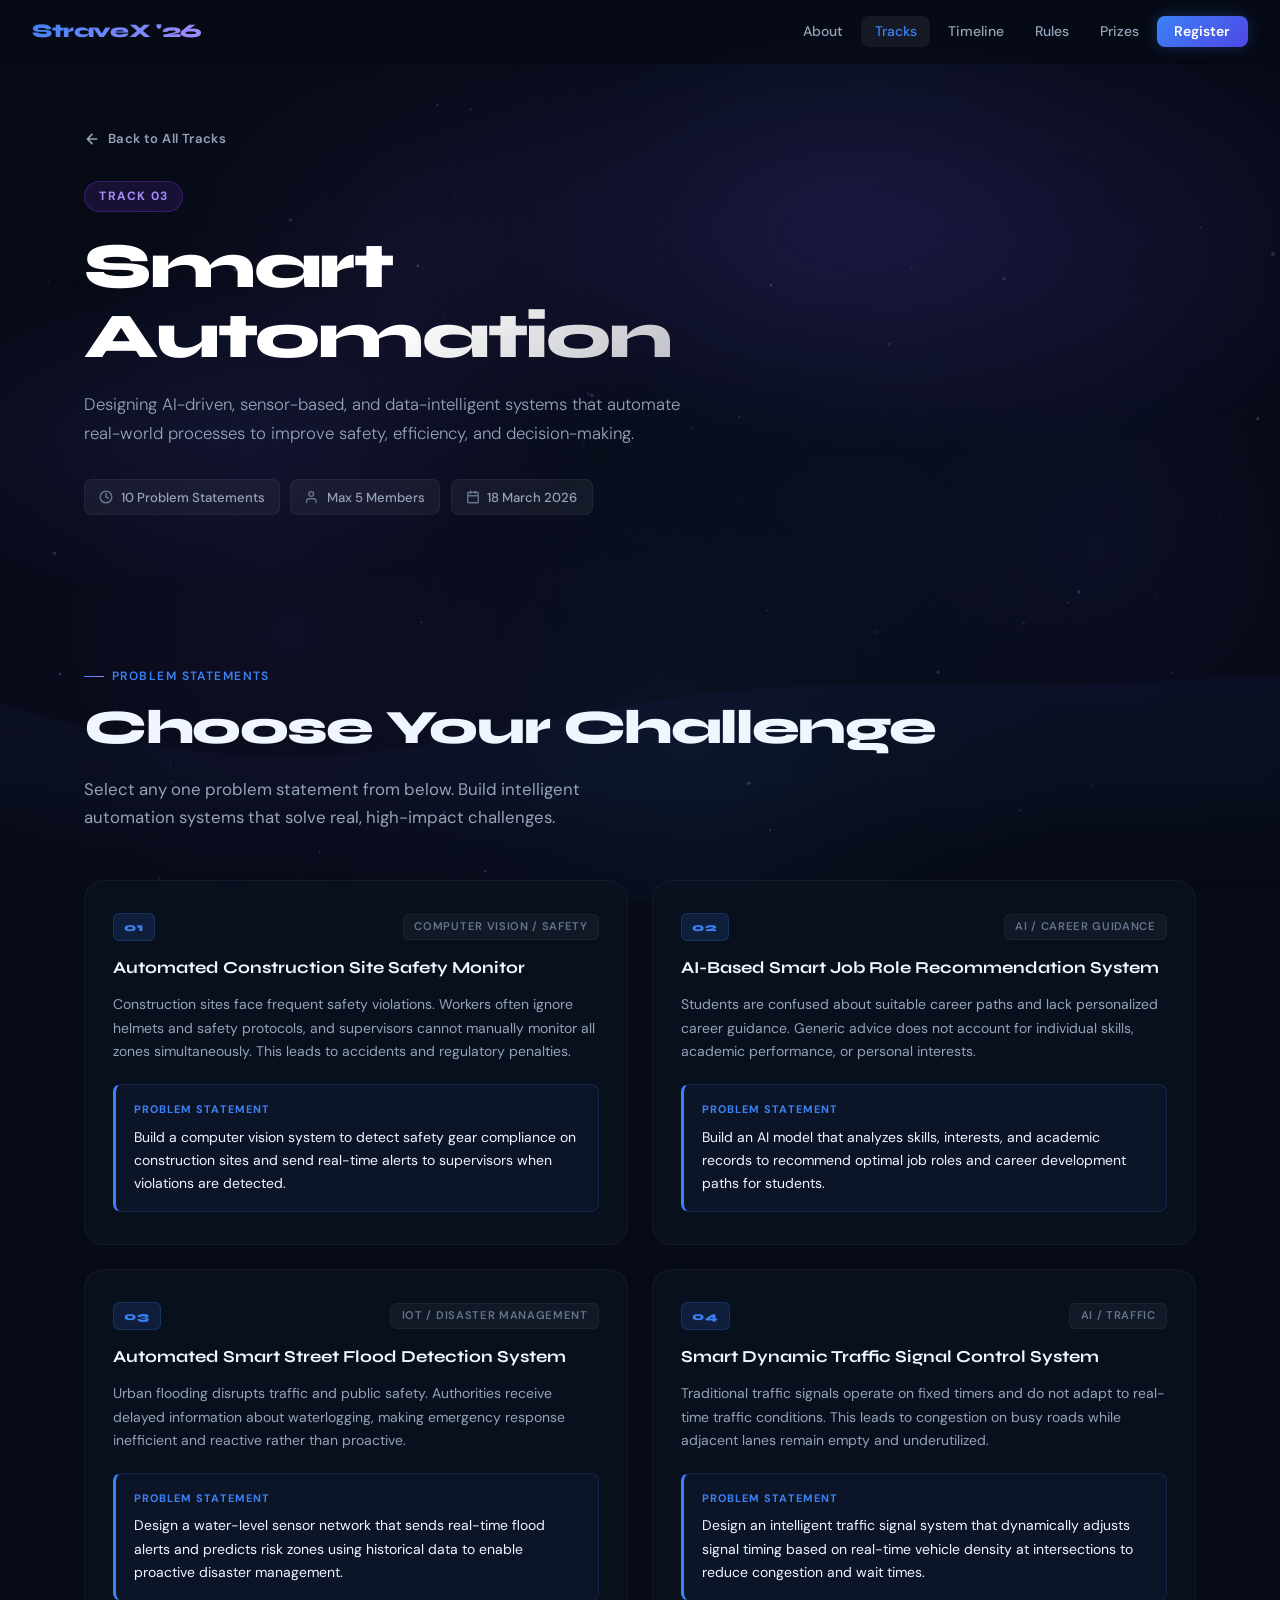
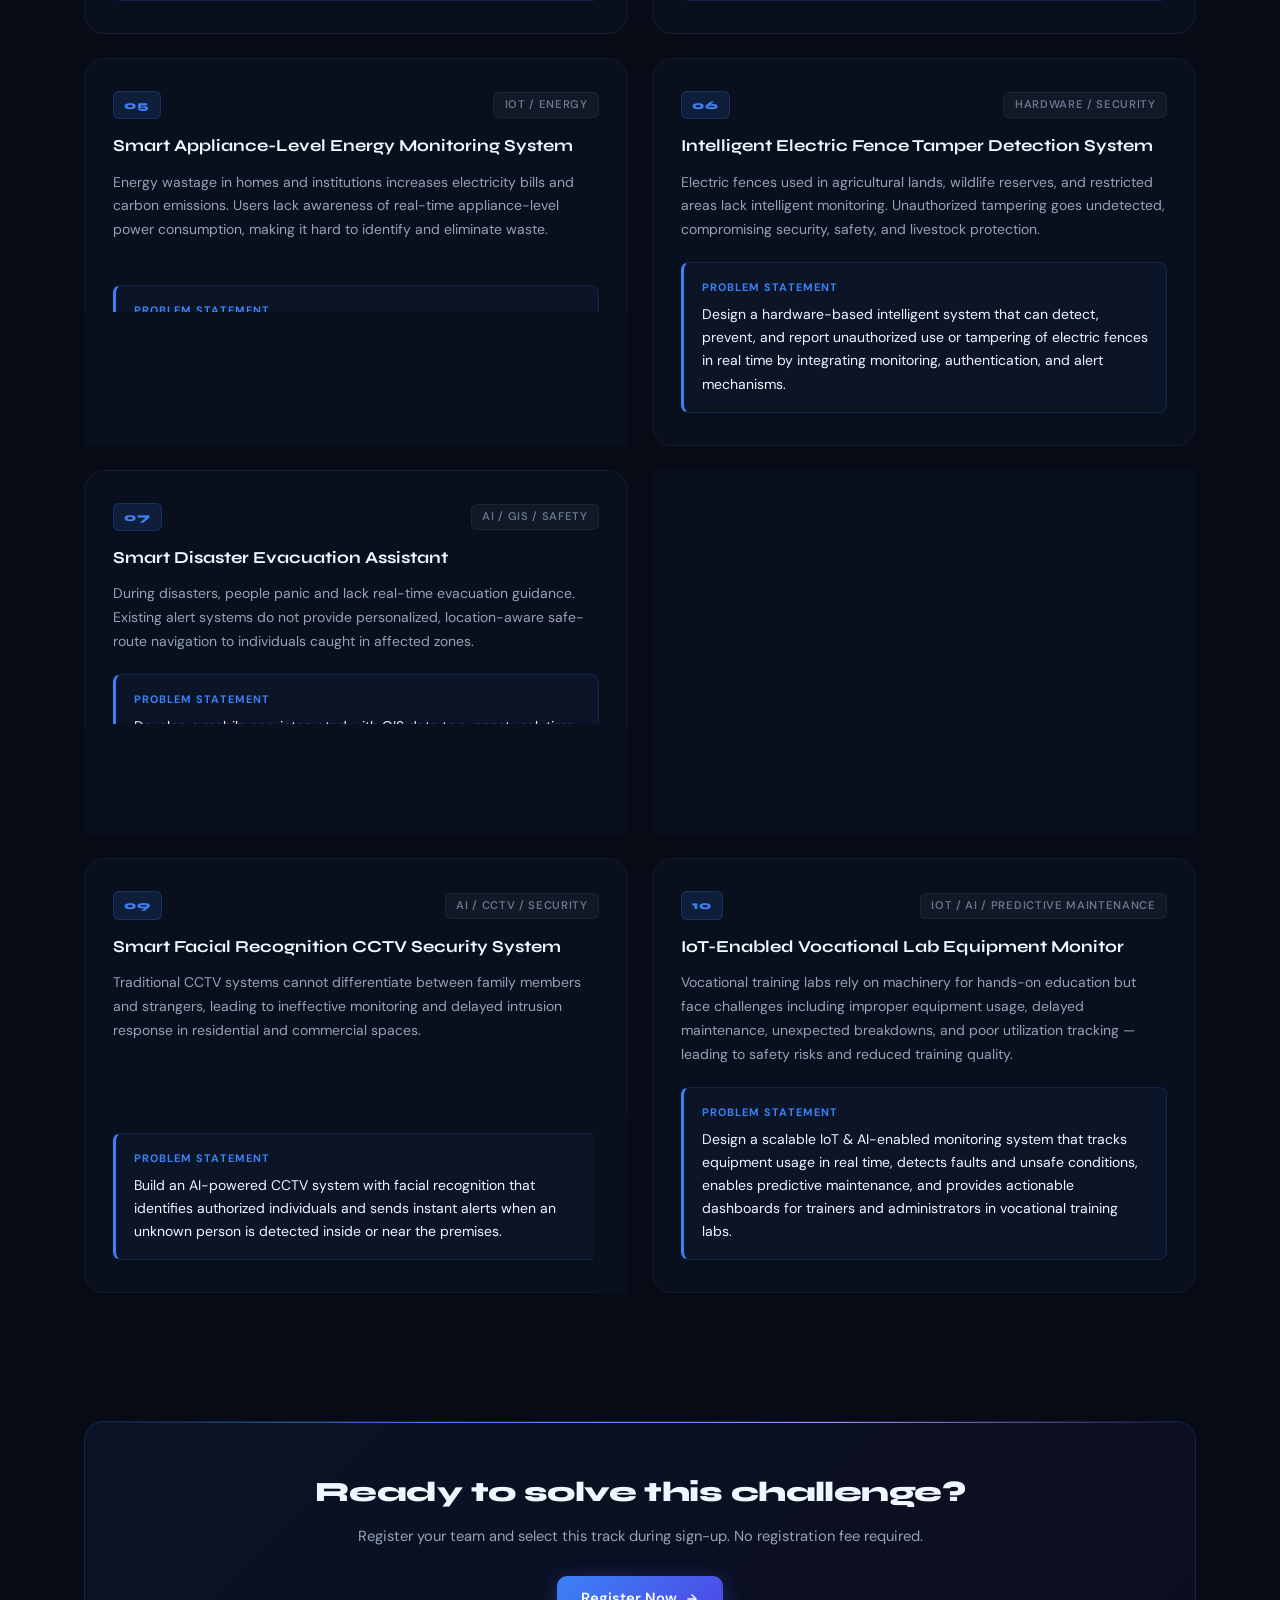
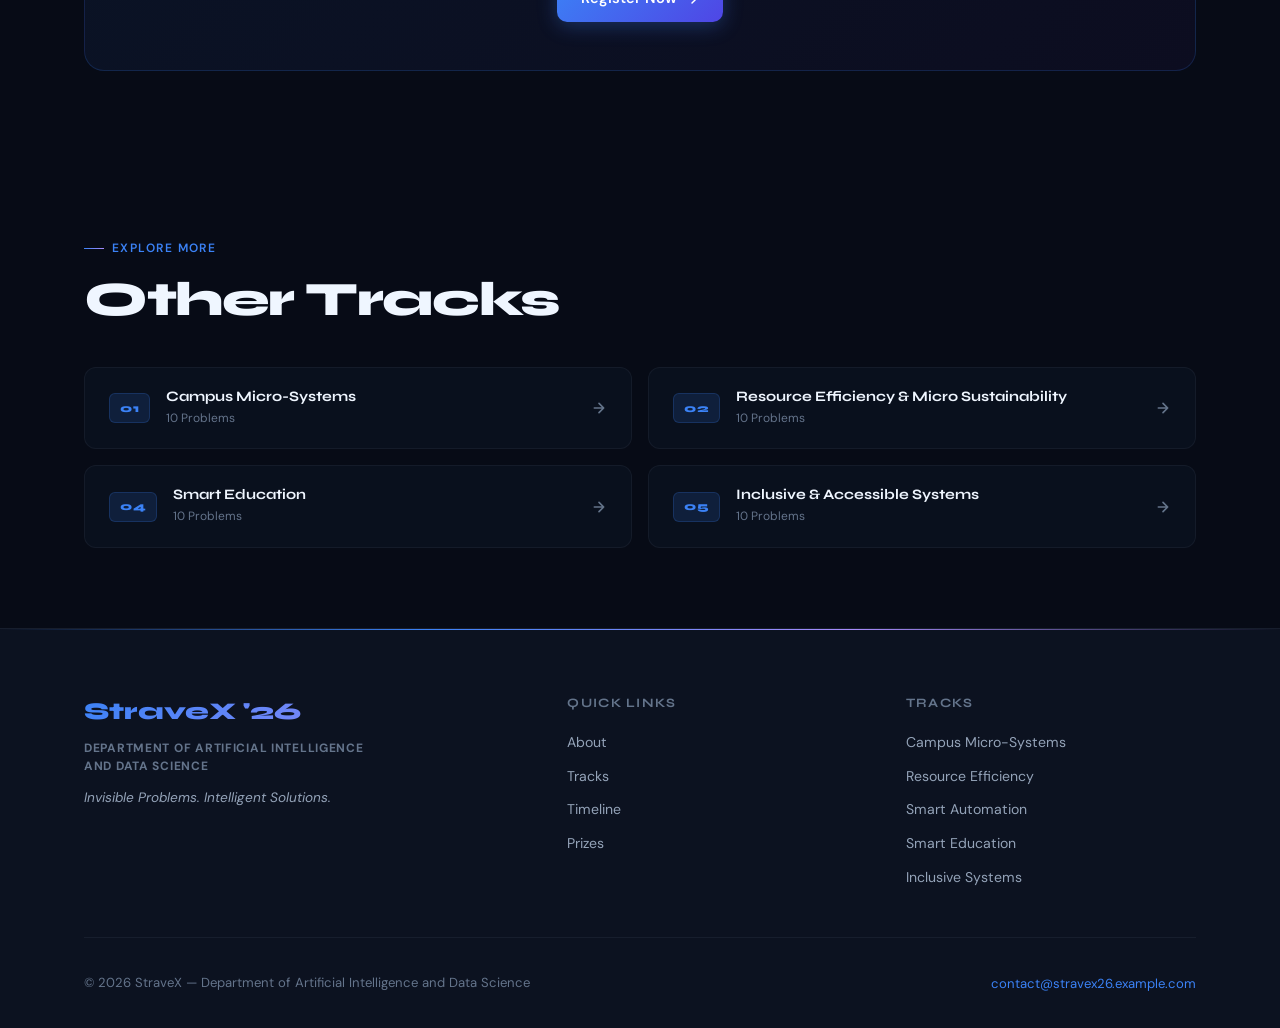
==== automation.html @ 0ac9134a "Add files via upload" ====
<!DOCTYPE html>
<html lang="en">
<head>
  <meta charset="UTF-8" />
  <meta name="viewport" content="width=device-width, initial-scale=1.0" />
  <title>Smart Automation — StraveX '26</title>
  <meta name="description" content="Smart Automation track problem statements for StraveX '26 hackathon." />
  <link rel="preconnect" href="https://fonts.googleapis.com" />
  <link rel="preconnect" href="https://fonts.gstatic.com" crossorigin />
  <link href="https://fonts.googleapis.com/css2?family=Syne:wght@400;500;600;700;800&family=DM+Sans:ital,opsz,wght@0,9..40,300;0,9..40,400;0,9..40,500;0,9..40,600;1,9..40,300&display=swap" rel="stylesheet" />
  <link rel="stylesheet" href="styles.css" />
</head>
<body>
  <canvas id="bg-canvas" aria-hidden="true"></canvas>
  <div id="progress-bar" role="progressbar" aria-hidden="true"></div>

  <nav id="navbar" role="navigation" aria-label="Main navigation">
    <a href="index.html" class="nav-logo">StraveX '26</a>
    <ul class="nav-links">
      <li><a href="index.html#about">About</a></li>
      <li><a href="index.html#tracks" class="active">Tracks</a></li>
      <li><a href="index.html#timeline">Timeline</a></li>
      <li><a href="index.html#rules">Rules</a></li>
      <li><a href="index.html#prizes">Prizes</a></li>
      <li><a href="index.html#register" class="nav-cta">Register</a></li>
    </ul>
    <button class="nav-hamburger" id="hamburgerBtn" aria-label="Toggle menu" aria-expanded="false">
      <span></span><span></span><span></span>
    </button>
  </nav>
  <nav class="mobile-nav" id="mobileNav" aria-label="Mobile navigation">
    <a href="index.html#about" class="mobile-link">About</a>
    <a href="index.html#tracks" class="mobile-link">Tracks</a>
    <a href="index.html#timeline" class="mobile-link">Timeline</a>
    <a href="index.html#rules" class="mobile-link">Rules</a>
    <a href="index.html#prizes" class="mobile-link">Prizes</a>
    <a href="index.html#register" class="nav-cta mobile-link">Register Now</a>
  </nav>

  <!-- Track Hero -->
  <section class="track-hero track-hero--purple" id="track-hero">
    <div class="track-hero-bg" aria-hidden="true"></div>
    <div class="container">
      <a href="index.html#tracks" class="track-back-link">
        <svg width="16" height="16" viewBox="0 0 24 24" fill="none" stroke="currentColor" stroke-width="2.5" stroke-linecap="round" stroke-linejoin="round"><path d="M19 12H5M12 5l-7 7 7 7"/></svg>
        Back to All Tracks
      </a>
      <div class="track-hero-content">
        <div class="track-number-badge">Track 03</div>
        <h1 class="track-hero-title">Smart Automation</h1>
        <p class="track-hero-subtitle">Designing AI-driven, sensor-based, and data-intelligent systems that automate real-world processes to improve safety, efficiency, and decision-making.</p>
        <div class="track-meta-row">
          <div class="track-meta-pill">
            <svg width="14" height="14" viewBox="0 0 24 24" fill="none" stroke="currentColor" stroke-width="2.5" stroke-linecap="round" stroke-linejoin="round"><circle cx="12" cy="12" r="10"/><path d="M12 6v6l4 2"/></svg>
            10 Problem Statements
          </div>
          <div class="track-meta-pill">
            <svg width="14" height="14" viewBox="0 0 24 24" fill="none" stroke="currentColor" stroke-width="2.5" stroke-linecap="round" stroke-linejoin="round"><path d="M17 21v-2a4 4 0 0 0-4-4H5a4 4 0 0 0-4 4v2"/><circle cx="9" cy="7" r="4"/></svg>
            Max 5 Members
          </div>
          <div class="track-meta-pill">
            <svg width="14" height="14" viewBox="0 0 24 24" fill="none" stroke="currentColor" stroke-width="2.5" stroke-linecap="round" stroke-linejoin="round"><rect x="3" y="4" width="18" height="18" rx="2"/><line x1="16" y1="2" x2="16" y2="6"/><line x1="8" y1="2" x2="8" y2="6"/><line x1="3" y1="10" x2="21" y2="10"/></svg>
            18 March 2026
          </div>
        </div>
      </div>
    </div>
  </section>

  <!-- Problem Statements -->
  <section class="ps-section">
    <div class="container">
      <div class="ps-header fade-up">
        <span class="section-label">Problem Statements</span>
        <h2 class="section-title">Choose Your Challenge</h2>
        <p class="section-subtitle">Select any one problem statement from below. Build intelligent automation systems that solve real, high-impact challenges.</p>
      </div>
      <div class="ps-grid">

        <div class="ps-card fade-up delay-1">
          <div class="ps-card-header">
            <div class="ps-number">01</div>
            <div class="ps-tag">Computer Vision / Safety</div>
          </div>
          <h3 class="ps-title">Automated Construction Site Safety Monitor</h3>
          <p class="ps-body">Construction sites face frequent safety violations. Workers often ignore helmets and safety protocols, and supervisors cannot manually monitor all zones simultaneously. This leads to accidents and regulatory penalties.</p>
          <div class="ps-problem-statement">
            <div class="ps-ps-label">Problem Statement</div>
            Build a computer vision system to detect safety gear compliance on construction sites and send real-time alerts to supervisors when violations are detected.
          </div>
        </div>
        <div class="ps-card fade-up delay-2">
          <div class="ps-card-header">
            <div class="ps-number">02</div>
            <div class="ps-tag">AI / Career Guidance</div>
          </div>
          <h3 class="ps-title">AI-Based Smart Job Role Recommendation System</h3>
          <p class="ps-body">Students are confused about suitable career paths and lack personalized career guidance. Generic advice does not account for individual skills, academic performance, or personal interests.</p>
          <div class="ps-problem-statement">
            <div class="ps-ps-label">Problem Statement</div>
            Build an AI model that analyzes skills, interests, and academic records to recommend optimal job roles and career development paths for students.
          </div>
        </div>
        <div class="ps-card fade-up delay-3">
          <div class="ps-card-header">
            <div class="ps-number">03</div>
            <div class="ps-tag">IoT / Disaster Management</div>
          </div>
          <h3 class="ps-title">Automated Smart Street Flood Detection System</h3>
          <p class="ps-body">Urban flooding disrupts traffic and public safety. Authorities receive delayed information about waterlogging, making emergency response inefficient and reactive rather than proactive.</p>
          <div class="ps-problem-statement">
            <div class="ps-ps-label">Problem Statement</div>
            Design a water-level sensor network that sends real-time flood alerts and predicts risk zones using historical data to enable proactive disaster management.
          </div>
        </div>
        <div class="ps-card fade-up delay-1">
          <div class="ps-card-header">
            <div class="ps-number">04</div>
            <div class="ps-tag">AI / Traffic</div>
          </div>
          <h3 class="ps-title">Smart Dynamic Traffic Signal Control System</h3>
          <p class="ps-body">Traditional traffic signals operate on fixed timers and do not adapt to real-time traffic conditions. This leads to congestion on busy roads while adjacent lanes remain empty and underutilized.</p>
          <div class="ps-problem-statement">
            <div class="ps-ps-label">Problem Statement</div>
            Design an intelligent traffic signal system that dynamically adjusts signal timing based on real-time vehicle density at intersections to reduce congestion and wait times.
          </div>
        </div>
        <div class="ps-card fade-up delay-2">
          <div class="ps-card-header">
            <div class="ps-number">05</div>
            <div class="ps-tag">IoT / Energy</div>
          </div>
          <h3 class="ps-title">Smart Appliance-Level Energy Monitoring System</h3>
          <p class="ps-body">Energy wastage in homes and institutions increases electricity bills and carbon emissions. Users lack awareness of real-time appliance-level power consumption, making it hard to identify and eliminate waste.</p>
          <div class="ps-problem-statement">
            <div class="ps-ps-label">Problem Statement</div>
            Build a system that monitors appliance-level electricity usage in real time and provides actionable energy-saving suggestions to users through a dashboard or mobile app.
          </div>
        </div>
        <div class="ps-card fade-up delay-3">
          <div class="ps-card-header">
            <div class="ps-number">06</div>
            <div class="ps-tag">Hardware / Security</div>
          </div>
          <h3 class="ps-title">Intelligent Electric Fence Tamper Detection System</h3>
          <p class="ps-body">Electric fences used in agricultural lands, wildlife reserves, and restricted areas lack intelligent monitoring. Unauthorized tampering goes undetected, compromising security, safety, and livestock protection.</p>
          <div class="ps-problem-statement">
            <div class="ps-ps-label">Problem Statement</div>
            Design a hardware-based intelligent system that can detect, prevent, and report unauthorized use or tampering of electric fences in real time by integrating monitoring, authentication, and alert mechanisms.
          </div>
        </div>
        <div class="ps-card fade-up delay-1">
          <div class="ps-card-header">
            <div class="ps-number">07</div>
            <div class="ps-tag">AI / GIS / Safety</div>
          </div>
          <h3 class="ps-title">Smart Disaster Evacuation Assistant</h3>
          <p class="ps-body">During disasters, people panic and lack real-time evacuation guidance. Existing alert systems do not provide personalized, location-aware safe-route navigation to individuals caught in affected zones.</p>
          <div class="ps-problem-statement">
            <div class="ps-ps-label">Problem Statement</div>
            Develop a mobile app integrated with GIS data to suggest real-time safe evacuation routes using AI, considering current disaster zones, population density, and road conditions.
          </div>
        </div>
        <div class="ps-card fade-up delay-2">
          <div class="ps-card-header">
            <div class="ps-number">08</div>
            <div class="ps-tag">RFID / Healthcare</div>
          </div>
          <h3 class="ps-title">Smart Pharmacy Inventory Expiry Manager</h3>
          <p class="ps-body">Expired medicines cause financial loss and serious health risks. Manual tracking of expiry dates is error-prone, especially in pharmacies managing thousands of SKUs across multiple batches.</p>
          <div class="ps-problem-statement">
            <div class="ps-ps-label">Problem Statement</div>
            Develop a barcode/RFID-based inventory system for pharmacies that sends automated alerts before medicine expiry and suggests stock rotation strategies to minimize waste.
          </div>
        </div>
        <div class="ps-card fade-up delay-3">
          <div class="ps-card-header">
            <div class="ps-number">09</div>
            <div class="ps-tag">AI / CCTV / Security</div>
          </div>
          <h3 class="ps-title">Smart Facial Recognition CCTV Security System</h3>
          <p class="ps-body">Traditional CCTV systems cannot differentiate between family members and strangers, leading to ineffective monitoring and delayed intrusion response in residential and commercial spaces.</p>
          <div class="ps-problem-statement">
            <div class="ps-ps-label">Problem Statement</div>
            Build an AI-powered CCTV system with facial recognition that identifies authorized individuals and sends instant alerts when an unknown person is detected inside or near the premises.
          </div>
        </div>
        <div class="ps-card fade-up delay-1">
          <div class="ps-card-header">
            <div class="ps-number">10</div>
            <div class="ps-tag">IoT / AI / Predictive Maintenance</div>
          </div>
          <h3 class="ps-title">IoT-Enabled Vocational Lab Equipment Monitor</h3>
          <p class="ps-body">Vocational training labs rely on machinery for hands-on education but face challenges including improper equipment usage, delayed maintenance, unexpected breakdowns, and poor utilization tracking — leading to safety risks and reduced training quality.</p>
          <div class="ps-problem-statement">
            <div class="ps-ps-label">Problem Statement</div>
            Design a scalable IoT &amp; AI-enabled monitoring system that tracks equipment usage in real time, detects faults and unsafe conditions, enables predictive maintenance, and provides actionable dashboards for trainers and administrators in vocational training labs.
          </div>
        </div>
      </div>
    </div>
  </section>

  <section class="ps-section" style="padding-top:0;padding-bottom:5rem;">
    <div class="container">
      <div class="ps-cta fade-up">
        <div class="ps-cta-inner">
          <h3>Ready to solve this challenge?</h3>
          <p>Register your team and select this track during sign-up. No registration fee required.</p>
          <a href="index.html#register" class="btn btn-primary">
            Register Now
            <svg width="14" height="14" viewBox="0 0 24 24" fill="none" stroke="currentColor" stroke-width="2.5" stroke-linecap="round" stroke-linejoin="round"><path d="M5 12h14M12 5l7 7-7 7"/></svg>
          </a>
        </div>
      </div>
    </div>
  </section>

  <section class="other-tracks-section">
    <div class="container">
      <span class="section-label fade-up">Explore More</span>
      <h2 class="section-title fade-up delay-1">Other Tracks</h2>
      <div class="other-tracks-grid fade-up delay-2">
        <a href="campus.html" class="other-track-card">
          <div class="otc-num">01</div>
          <div class="otc-info"><div class="otc-title">Campus Micro-Systems</div><div class="otc-count">10 Problems</div></div>
          <svg class="otc-arrow" viewBox="0 0 24 24" fill="none" stroke="currentColor" stroke-width="2.5" stroke-linecap="round" stroke-linejoin="round"><path d="M5 12h14M12 5l7 7-7 7"/></svg>
        </a>
        <a href="renewable.html" class="other-track-card">
          <div class="otc-num">02</div>
          <div class="otc-info"><div class="otc-title">Resource Efficiency &amp; Micro Sustainability</div><div class="otc-count">10 Problems</div></div>
          <svg class="otc-arrow" viewBox="0 0 24 24" fill="none" stroke="currentColor" stroke-width="2.5" stroke-linecap="round" stroke-linejoin="round"><path d="M5 12h14M12 5l7 7-7 7"/></svg>
        </a>
        <a href="education.html" class="other-track-card">
          <div class="otc-num">04</div>
          <div class="otc-info"><div class="otc-title">Smart Education</div><div class="otc-count">10 Problems</div></div>
          <svg class="otc-arrow" viewBox="0 0 24 24" fill="none" stroke="currentColor" stroke-width="2.5" stroke-linecap="round" stroke-linejoin="round"><path d="M5 12h14M12 5l7 7-7 7"/></svg>
        </a>
        <a href="inclusive.html" class="other-track-card">
          <div class="otc-num">05</div>
          <div class="otc-info"><div class="otc-title">Inclusive &amp; Accessible Systems</div><div class="otc-count">10 Problems</div></div>
          <svg class="otc-arrow" viewBox="0 0 24 24" fill="none" stroke="currentColor" stroke-width="2.5" stroke-linecap="round" stroke-linejoin="round"><path d="M5 12h14M12 5l7 7-7 7"/></svg>
        </a>
      </div>
    </div>
  </section>

  <footer>
    <div class="container">
      <div class="footer-grid">
        <div class="footer-brand">
          <div class="logo">StraveX '26</div>
          <div class="dept">Department of Artificial Intelligence and Data Science</div>
          <div class="tagline">Invisible Problems. Intelligent Solutions.</div>
        </div>
        <div class="footer-col">
          <h4>Quick Links</h4>
          <ul>
            <li><a href="index.html#about">About</a></li>
            <li><a href="index.html#tracks">Tracks</a></li>
            <li><a href="index.html#timeline">Timeline</a></li>
            <li><a href="index.html#prizes">Prizes</a></li>
          </ul>
        </div>
        <div class="footer-col">
          <h4>Tracks</h4>
          <ul>
            <li><a href="campus.html">Campus Micro-Systems</a></li>
            <li><a href="renewable.html">Resource Efficiency</a></li>
            <li><a href="automation.html">Smart Automation</a></li>
            <li><a href="education.html">Smart Education</a></li>
            <li><a href="inclusive.html">Inclusive Systems</a></li>
          </ul>
        </div>
      </div>
      <div class="footer-bottom">
        <p>© 2026 StraveX — Department of Artificial Intelligence and Data Science</p>
        <div class="email"><a href="mailto:contact@stravex26.example.com">contact@stravex26.example.com</a></div>
      </div>
    </div>
  </footer>
  <script src="main.js"></script>
</body>
</html>
---- styles.css ----
/* ══════════════════════════════════════════════════════════════
   StraveX '26 — styles.css  (FINAL)
   Invisible Problems. Intelligent Solutions.

   TABLE OF CONTENTS
   ─────────────────
   1.  CSS Custom Properties & Reset
   2.  Scroll Progress Bar
   3.  Navbar
   4.  Section Common Styles
   5.  Animation Classes
   6.  Glass Card
   7.  Dynamic Background Canvas
   8.  Hero Section
   9.  About Section
   10. Format Section
   11. Tracks Section
   12. Timeline Section
   13. Rules & Eligibility (Tabs)
   14. Judging Criteria (Progress Bars)
   15. Prizes Section
   16. Organizers Section
   17. Registration Section
   18. Footer
   19. Mobile Navigation
   20. Responsive Breakpoints
   21. Utility Classes
   22. Track Pages — Hero
   23. Track Pages — Problem Statement Cards
   24. Track Pages — Other Tracks
   25. Track Pages — Color Variants
   26. Track Pages — Responsive
══════════════════════════════════════════════════════════════ */


/* ═══════════════════════════════════════════════════
   1. CSS CUSTOM PROPERTIES & RESET
═══════════════════════════════════════════════════ */
:root {
  /* Core palette */
  --bg:           #070B16;
  --surface:      #0C1220;
  --surface2:     #101829;
  --surface3:     #162035;
  --accent:       #3B82F6;
  --accent-dim:   rgba(59,130,246,0.14);
  --accent-glow:  rgba(59,130,246,0.35);
  --purple:       #7C3AED;
  --purple-light: #A78BFA;
  --purple-dim:   rgba(124,58,237,0.14);
  --purple-glow:  rgba(124,58,237,0.3);
  --indigo:       #4F46E5;
  --cyan:         #06B6D4;
  --text:         #EFF6FF;
  --muted:        #94A3B8;
  --muted2:       #64748B;
  --border:       rgba(148,163,184,0.08);
  --border-hover: rgba(59,130,246,0.4);
  --glass-bg:     rgba(12,18,32,0.72);
  --radius:       12px;
  --radius-lg:    20px;
  --shadow:       0 4px 32px rgba(0,0,0,0.6);
  --shadow-blue:  0 0 40px rgba(59,130,246,0.18);
  --shadow-purple:0 0 40px rgba(124,58,237,0.18);
}

*, *::before, *::after { box-sizing: border-box; margin: 0; padding: 0; }
html { scroll-behavior: smooth; font-size: 16px; }
body {
  font-family: 'DM Sans', sans-serif;
  background: var(--bg);
  color: var(--text);
  overflow-x: hidden;
  line-height: 1.6;
}
img { max-width: 100%; display: block; }
a  { color: inherit; text-decoration: none; }
ul { list-style: none; }
button { cursor: pointer; border: none; background: none; font-family: inherit; }


/* ═══════════════════════════════════════════════════
   2. SCROLL PROGRESS BAR
═══════════════════════════════════════════════════ */
#progress-bar {
  position: fixed;
  top: 0; left: 0;
  height: 2px;
  width: 0%;
  background: linear-gradient(90deg, var(--accent), var(--purple), var(--cyan));
  z-index: 9999;
  transition: width 0.08s linear;
  box-shadow: 0 0 8px var(--accent-glow);
}


/* ═══════════════════════════════════════════════════
   3. NAVBAR
═══════════════════════════════════════════════════ */
#navbar {
  position: fixed;
  top: 0; left: 0; right: 0;
  height: 64px;
  z-index: 1000;
  padding: 0 2rem;
  display: flex;
  align-items: center;
  justify-content: space-between;
  background: rgba(7,11,22,0.8);
  backdrop-filter: blur(20px);
  -webkit-backdrop-filter: blur(20px);
  border-bottom: 1px solid transparent;
  transition: border-color 0.3s, background 0.3s;
}
#navbar.scrolled {
  border-bottom-color: var(--border);
  background: rgba(7,11,22,0.95);
}
.nav-logo {
  font-family: 'Syne', sans-serif;
  font-weight: 800;
  font-size: 1.2rem;
  letter-spacing: -0.02em;
  background: linear-gradient(135deg, var(--accent), var(--purple-light));
  -webkit-background-clip: text;
  -webkit-text-fill-color: transparent;
  background-clip: text;
}
.nav-links {
  display: flex;
  align-items: center;
  gap: 0.25rem;
}
.nav-links a {
  padding: 0.4rem 0.85rem;
  border-radius: 8px;
  font-size: 0.875rem;
  font-weight: 500;
  color: var(--muted);
  transition: color 0.2s, background 0.2s;
}
.nav-links a:hover, .nav-links a.active {
  color: var(--text);
  background: rgba(255,255,255,0.06);
}
.nav-links a.active { color: var(--accent); }
.nav-cta {
  background: linear-gradient(135deg, var(--accent), var(--indigo)) !important;
  color: #fff !important;
  font-weight: 600 !important;
  padding: 0.4rem 1.1rem !important;
  box-shadow: 0 0 16px rgba(59,130,246,0.25);
}
.nav-cta:hover {
  filter: brightness(1.1);
  box-shadow: 0 0 24px rgba(59,130,246,0.4) !important;
}
.nav-hamburger {
  display: none;
  flex-direction: column;
  gap: 5px;
  padding: 4px;
}
.nav-hamburger span {
  display: block;
  width: 22px; height: 2px;
  background: var(--text);
  border-radius: 2px;
  transition: transform 0.3s, opacity 0.3s;
}


/* ═══════════════════════════════════════════════════
   4. SECTION COMMON STYLES
═══════════════════════════════════════════════════ */
section { padding: 6rem 0; position: relative; }
.container { max-width: 1160px; margin: 0 auto; padding: 0 1.5rem; }

.section-label {
  display: inline-flex;
  align-items: center;
  gap: 0.5rem;
  font-size: 0.75rem;
  font-weight: 600;
  letter-spacing: 0.12em;
  text-transform: uppercase;
  color: var(--accent);
  margin-bottom: 1rem;
}
.section-label::before {
  content: '';
  display: block;
  width: 20px; height: 1px;
  background: linear-gradient(90deg, var(--accent), var(--purple-light));
}
.section-title {
  font-family: 'Syne', sans-serif;
  font-size: clamp(2rem, 4vw, 3rem);
  font-weight: 800;
  letter-spacing: -0.03em;
  line-height: 1.1;
  margin-bottom: 1.25rem;
}
.section-subtitle {
  font-size: 1.05rem;
  color: var(--muted);
  max-width: 560px;
  line-height: 1.7;
}


/* ═══════════════════════════════════════════════════
   5. ANIMATION CLASSES
═══════════════════════════════════════════════════ */
.fade-up {
  opacity: 0;
  transform: translateY(28px);
  transition: opacity 0.65s ease, transform 0.65s ease;
}
.fade-up.visible { opacity: 1; transform: translateY(0); }
.fade-in { opacity: 0; transition: opacity 0.65s ease; }
.fade-in.visible { opacity: 1; }
.delay-1 { transition-delay: 0.1s; }
.delay-2 { transition-delay: 0.2s; }
.delay-3 { transition-delay: 0.3s; }
.delay-4 { transition-delay: 0.4s; }
.delay-5 { transition-delay: 0.5s; }
.delay-6 { transition-delay: 0.6s; }


/* ═══════════════════════════════════════════════════
   6. GLASS CARD
═══════════════════════════════════════════════════ */
.glass-card {
  background: var(--glass-bg);
  backdrop-filter: blur(14px);
  -webkit-backdrop-filter: blur(14px);
  border: 1px solid var(--border);
  border-radius: var(--radius-lg);
  transition: border-color 0.3s, transform 0.3s, box-shadow 0.3s;
}
.glass-card:hover {
  border-color: var(--border-hover);
  box-shadow: var(--shadow-blue);
}


/* ═══════════════════════════════════════════════════
   7. DYNAMIC BACKGROUND CANVAS
   A global canvas floats behind the entire site with
   animated particles, nebula blobs, and grid lines.
═══════════════════════════════════════════════════ */
#bg-canvas {
  position: fixed;
  inset: 0;
  z-index: -1;
  pointer-events: none;
  width: 100%;
  height: 100%;
}

/* Section tinted overlays — subtle dividers between sections */
#about    { background: linear-gradient(180deg, transparent, rgba(12,18,32,0.6) 50%, transparent); }
#format   { background: linear-gradient(180deg, transparent, rgba(10,14,28,0.5) 50%, transparent); }
#tracks   { background: linear-gradient(180deg, transparent, rgba(14,20,38,0.55) 50%, transparent); }
#timeline { background: linear-gradient(180deg, transparent, rgba(10,14,28,0.5) 50%, transparent); }
#rules    { background: linear-gradient(180deg, transparent, rgba(12,18,32,0.6) 50%, transparent); }
#judging  { background: linear-gradient(180deg, transparent, rgba(10,14,28,0.5) 50%, transparent); }
#prizes   { background: linear-gradient(180deg, transparent, rgba(14,20,38,0.55) 50%, transparent); }
#organizers { background: linear-gradient(180deg, transparent, rgba(10,14,28,0.5) 50%, transparent); }
#register { background: linear-gradient(180deg, transparent, rgba(12,18,32,0.6) 50%, transparent); }


/* ═══════════════════════════════════════════════════
   8. HERO SECTION
═══════════════════════════════════════════════════ */
#hero {
  min-height: 100vh;
  display: flex;
  align-items: center;
  justify-content: center;
  position: relative;
  overflow: hidden;
  padding: 0;
}

/* Radial gradient glow layers */
#hero::before {
  content: '';
  position: absolute;
  inset: 0;
  background:
    radial-gradient(ellipse 90% 65% at 60% 25%, rgba(59,130,246,0.1) 0%, transparent 70%),
    radial-gradient(ellipse 70% 55% at 18% 78%, rgba(124,58,237,0.09) 0%, transparent 65%),
    radial-gradient(ellipse 55% 45% at 85% 72%, rgba(6,182,212,0.07) 0%, transparent 60%),
    radial-gradient(ellipse 50% 50% at 50% 50%, rgba(79,70,229,0.05) 0%, transparent 80%);
  animation: meshShift 14s ease-in-out infinite alternate;
}

@keyframes meshShift {
  0%   { transform: scale(1)    translate(0,   0);   }
  33%  { transform: scale(1.04) translate(-12px, 8px); }
  66%  { transform: scale(1.02) translate(8px, -6px); }
  100% { transform: scale(1)    translate(10px, -10px); }
}

/* Dot grid */
#hero::after {
  content: '';
  position: absolute;
  inset: 0;
  background-image: radial-gradient(circle, rgba(148,163,184,0.04) 1px, transparent 1px);
  background-size: 40px 40px;
  mask-image: radial-gradient(ellipse 80% 80% at 50% 50%, black, transparent);
  -webkit-mask-image: radial-gradient(ellipse 80% 80% at 50% 50%, black, transparent);
}

.hero-content {
  position: relative;
  z-index: 1;
  text-align: center;
  padding: 2rem 1.5rem;
  max-width: 900px;
  margin: 0 auto;
}

.hero-eyebrow {
  display: inline-flex;
  align-items: center;
  gap: 0.5rem;
  padding: 0.35rem 1rem;
  border-radius: 100px;
  border: 1px solid rgba(59,130,246,0.3);
  background: rgba(59,130,246,0.07);
  font-size: 0.8rem;
  font-weight: 600;
  letter-spacing: 0.1em;
  text-transform: uppercase;
  color: var(--accent);
  margin-bottom: 1.75rem;
  opacity: 0;
  transform: translateY(12px);
  animation: heroIn 0.7s ease forwards 0.2s;
}
.hero-eyebrow::before {
  content: '';
  display: block;
  width: 6px; height: 6px;
  border-radius: 50%;
  background: var(--accent);
  animation: pulse 2s infinite;
  box-shadow: 0 0 8px var(--accent);
}
@keyframes pulse {
  0%, 100% { opacity: 1; transform: scale(1); }
  50%       { opacity: 0.5; transform: scale(0.7); }
}
@keyframes heroIn {
  to { opacity: 1; transform: translateY(0); }
}

.hero-title {
  font-family: 'Syne', sans-serif;
  font-size: clamp(4rem, 11vw, 8.5rem);
  font-weight: 800;
  letter-spacing: -0.05em;
  line-height: 0.95;
  background: linear-gradient(145deg,
    #fff 0%,
    rgba(148,163,184,0.9) 35%,
    var(--accent) 65%,
    var(--purple-light) 100%);
  -webkit-background-clip: text;
  -webkit-text-fill-color: transparent;
  background-clip: text;
  opacity: 0;
  transform: translateY(20px);
  animation: heroIn 0.8s ease forwards 0.4s;
  filter: drop-shadow(0 0 40px rgba(59,130,246,0.2));
}

.hero-subtitle {
  font-size: clamp(1rem, 2.5vw, 1.3rem);
  color: var(--muted);
  margin: 1.25rem auto 2.25rem;
  max-width: 500px;
  font-weight: 300;
  letter-spacing: 0.02em;
  opacity: 0;
  animation: heroIn 0.7s ease forwards 0.6s;
}

.hero-highlights {
  display: flex;
  flex-wrap: wrap;
  justify-content: center;
  gap: 0.65rem;
  margin-bottom: 2.5rem;
  opacity: 0;
  animation: heroIn 0.7s ease forwards 0.75s;
}
.hero-badge {
  display: inline-flex;
  align-items: center;
  gap: 0.45rem;
  padding: 0.4rem 0.95rem;
  background: rgba(255,255,255,0.04);
  border: 1px solid var(--border);
  border-radius: 8px;
  font-size: 0.82rem;
  font-weight: 500;
  color: var(--muted);
  backdrop-filter: blur(8px);
}
.hero-badge .icon { font-size: 0.9rem; }

.hero-buttons {
  display: flex;
  flex-wrap: wrap;
  justify-content: center;
  gap: 0.85rem;
  opacity: 0;
  animation: heroIn 0.7s ease forwards 0.9s;
}

/* Buttons */
.btn {
  display: inline-flex;
  align-items: center;
  gap: 0.5rem;
  padding: 0.7rem 1.5rem;
  border-radius: 10px;
  font-size: 0.92rem;
  font-weight: 600;
  transition: all 0.25s;
  cursor: pointer;
}
.btn-primary {
  background: linear-gradient(135deg, var(--accent), var(--indigo));
  color: #fff;
  box-shadow: 0 4px 20px rgba(59,130,246,0.3);
}
.btn-primary:hover {
  transform: translateY(-2px);
  box-shadow: 0 8px 32px rgba(59,130,246,0.45);
  filter: brightness(1.08);
}
.btn-secondary {
  background: rgba(255,255,255,0.05);
  border: 1px solid var(--border);
  color: var(--muted);
  backdrop-filter: blur(8px);
}
.btn-secondary:hover {
  background: rgba(255,255,255,0.09);
  border-color: rgba(255,255,255,0.15);
  color: var(--text);
  transform: translateY(-2px);
}
.btn-outline {
  background: transparent;
  border: 1px solid rgba(124,58,237,0.4);
  color: var(--purple-light);
}
.btn-outline:hover {
  background: rgba(124,58,237,0.1);
  border-color: var(--purple-light);
  transform: translateY(-2px);
  box-shadow: 0 0 20px var(--purple-glow);
}

.hero-scroll-hint {
  position: absolute;
  bottom: 2.5rem;
  left: 50%;
  transform: translateX(-50%);
  display: flex;
  flex-direction: column;
  align-items: center;
  gap: 0.5rem;
  font-size: 0.72rem;
  letter-spacing: 0.12em;
  text-transform: uppercase;
  color: var(--muted2);
  opacity: 0;
  animation: heroIn 0.7s ease forwards 1.2s;
}
.scroll-line {
  width: 1px;
  height: 36px;
  background: linear-gradient(to bottom, var(--muted2), transparent);
  animation: scrollDrop 2s ease-in-out infinite;
}
@keyframes scrollDrop {
  0%   { transform: scaleY(0); transform-origin: top; opacity: 0; }
  40%  { transform: scaleY(1); transform-origin: top; opacity: 1; }
  60%  { transform: scaleY(1); transform-origin: bottom; opacity: 1; }
  100% { transform: scaleY(0); transform-origin: bottom; opacity: 0; }
}


/* ═══════════════════════════════════════════════════
   9. ABOUT SECTION
═══════════════════════════════════════════════════ */
.about-grid {
  display: grid;
  grid-template-columns: 1fr 1fr;
  gap: 4rem;
  align-items: center;
}
.about-stats {
  display: grid;
  grid-template-columns: repeat(4, 1fr);
  gap: 1rem;
  margin-top: 2rem;
}
.about-stat {
  padding: 1.25rem 1rem;
  background: var(--glass-bg);
  border: 1px solid var(--border);
  border-radius: var(--radius);
  text-align: center;
  transition: border-color 0.3s, box-shadow 0.3s;
}
.about-stat:hover {
  border-color: var(--border-hover);
  box-shadow: var(--shadow-blue);
}
.about-stat-num {
  font-family: 'Syne', sans-serif;
  font-size: 1.75rem;
  font-weight: 800;
  background: linear-gradient(135deg, var(--accent), var(--purple-light));
  -webkit-background-clip: text;
  -webkit-text-fill-color: transparent;
  background-clip: text;
  margin-bottom: 0.25rem;
}
.about-stat-label {
  font-size: 0.72rem;
  font-weight: 600;
  letter-spacing: 0.06em;
  text-transform: uppercase;
  color: var(--muted2);
}
/* Abstract visual */
.about-visual {
  display: flex;
  align-items: center;
  justify-content: center;
}
.about-visual-inner {
  position: relative;
  width: 260px; height: 260px;
}
.about-ring {
  position: absolute;
  inset: 0;
  border-radius: 50%;
  border: 1px solid rgba(59,130,246,0.15);
  animation: spinRing 20s linear infinite;
}
.about-ring:nth-child(1) { inset: 0; animation-duration: 20s; }
.about-ring:nth-child(2) { inset: 20px; border-color: rgba(124,58,237,0.12); animation-duration: 32s; animation-direction: reverse; }
.about-ring:nth-child(3) { inset: 45px; border-color: rgba(6,182,212,0.1); animation-duration: 44s; }
@keyframes spinRing {
  from { transform: rotate(0deg); }
  to   { transform: rotate(360deg); }
}
.about-ring::after {
  content: '';
  position: absolute;
  top: -3px; left: 50%;
  width: 6px; height: 6px;
  border-radius: 50%;
  background: var(--accent);
  transform: translateX(-50%);
  box-shadow: 0 0 8px var(--accent-glow);
}
.about-ring:nth-child(2)::after { background: var(--purple); box-shadow: 0 0 8px var(--purple-glow); }
.about-ring:nth-child(3)::after { background: var(--cyan); box-shadow: 0 0 8px rgba(6,182,212,0.5); }
.about-center {
  position: absolute;
  inset: 60px;
  border-radius: 50%;
  background: radial-gradient(circle, rgba(59,130,246,0.12) 0%, rgba(124,58,237,0.08) 60%, transparent 100%);
  border: 1px solid rgba(59,130,246,0.2);
  display: flex;
  align-items: center;
  justify-content: center;
}
.about-center-text {
  font-family: 'Syne', sans-serif;
  font-size: 1rem;
  font-weight: 800;
  text-align: center;
  line-height: 1.2;
  background: linear-gradient(135deg, var(--accent), var(--purple-light));
  -webkit-background-clip: text;
  -webkit-text-fill-color: transparent;
  background-clip: text;
}
.divider {
  width: 48px; height: 3px;
  background: linear-gradient(90deg, var(--accent), var(--purple-light));
  border-radius: 2px;
  margin: 1.25rem 0 1.75rem;
  box-shadow: 0 0 10px var(--accent-glow);
}


/* ═══════════════════════════════════════════════════
   10. FORMAT SECTION
═══════════════════════════════════════════════════ */
.format-grid {
  display: grid;
  grid-template-columns: repeat(3, 1fr);
  gap: 1.25rem;
  margin-top: 3rem;
}
.format-card {
  padding: 1.75rem;
  transition: transform 0.3s, box-shadow 0.3s, border-color 0.3s;
}
.format-card:hover { transform: translateY(-4px); }
.format-icon {
  font-size: 1.75rem;
  margin-bottom: 1rem;
  width: 52px; height: 52px;
  border-radius: 12px;
  display: flex;
  align-items: center;
  justify-content: center;
}
.format-icon.blue   { background: rgba(59,130,246,0.1); border: 1px solid rgba(59,130,246,0.2); }
.format-icon.purple { background: rgba(124,58,237,0.1); border: 1px solid rgba(124,58,237,0.2); }
.format-icon.cyan   { background: rgba(6,182,212,0.1);  border: 1px solid rgba(6,182,212,0.2);  }
.format-card h3 {
  font-family: 'Syne', sans-serif;
  font-size: 1rem;
  font-weight: 700;
  margin-bottom: 0.65rem;
}
.format-card p { font-size: 0.875rem; color: var(--muted); line-height: 1.7; }


/* ═══════════════════════════════════════════════════
   11. TRACKS SECTION
═══════════════════════════════════════════════════ */
.tracks-list {
  margin-top: 3rem;
  display: flex;
  flex-direction: column;
  gap: 0.65rem;
}

/* Link-style track item (replaces old accordion) */
.track-item {
  background: var(--glass-bg);
  backdrop-filter: blur(12px);
  -webkit-backdrop-filter: blur(12px);
  border: 1px solid var(--border);
  border-radius: var(--radius);
  transition: border-color 0.25s, transform 0.25s, box-shadow 0.25s, background 0.25s;
  overflow: hidden;
}
.track-item--link {
  display: flex;
  align-items: center;
  justify-content: space-between;
  padding: 1.5rem 1.75rem;
  text-decoration: none;
  color: var(--text);
  cursor: pointer;
  position: relative;
}
.track-item--link::before {
  content: '';
  position: absolute;
  left: 0; top: 0; bottom: 0;
  width: 3px;
  background: linear-gradient(to bottom, var(--accent), var(--purple));
  transform: scaleY(0);
  transform-origin: top;
  transition: transform 0.3s ease;
  border-radius: 0 2px 2px 0;
}
.track-item--link:hover::before { transform: scaleY(1); }
.track-item--link:hover {
  border-color: rgba(59,130,246,0.3);
  background: rgba(59,130,246,0.04);
  box-shadow: var(--shadow-blue);
}
.track-left {
  display: flex;
  align-items: center;
  gap: 1.25rem;
}
.track-num {
  font-family: 'Syne', sans-serif;
  font-size: 0.72rem;
  font-weight: 800;
  letter-spacing: 0.1em;
  color: var(--accent);
  background: var(--accent-dim);
  border: 1px solid rgba(59,130,246,0.2);
  border-radius: 6px;
  padding: 0.3rem 0.65rem;
  flex-shrink: 0;
  min-width: 38px;
  text-align: center;
}
.track-info h3 {
  font-family: 'Syne', sans-serif;
  font-size: 1.05rem;
  font-weight: 700;
  margin-bottom: 0.15rem;
  transition: color 0.2s;
}
.track-item--link:hover .track-info h3 { color: var(--accent); }
.track-info span {
  font-size: 0.8rem;
  color: var(--muted2);
}
.track-arrow--link {
  width: 38px; height: 38px;
  border-radius: 8px;
  background: rgba(255,255,255,0.04);
  border: 1px solid var(--border);
  display: flex;
  align-items: center;
  justify-content: center;
  flex-shrink: 0;
  transition: background 0.2s, border-color 0.2s, transform 0.25s;
}
.track-arrow--link svg {
  width: 16px; height: 16px;
  stroke: var(--muted);
  transition: stroke 0.2s;
}
.track-item--link:hover .track-arrow--link {
  background: var(--accent-dim);
  border-color: rgba(59,130,246,0.3);
  transform: translateX(5px);
}
.track-item--link:hover .track-arrow--link svg { stroke: var(--accent); }


/* ═══════════════════════════════════════════════════
   12. TIMELINE SECTION
═══════════════════════════════════════════════════ */
.timeline-wrapper {
  position: relative;
  margin-top: 3.5rem;
  display: flex;
  flex-direction: column;
  gap: 0;
}
.timeline-line {
  position: absolute;
  left: 50%;
  top: 0; bottom: 0;
  width: 1px;
  background: linear-gradient(to bottom, transparent, var(--accent) 20%, var(--purple) 70%, transparent);
  transform: translateX(-50%);
  transform-origin: top;
  opacity: 0;
  transition: opacity 1s ease;
}
.timeline-line.visible { opacity: 1; }
.timeline-item {
  display: flex;
  align-items: flex-start;
  gap: 3rem;
  padding: 1.5rem 0;
  position: relative;
}
.timeline-item:nth-child(even) { flex-direction: row-reverse; }
.timeline-spacer { flex: 1; }
.timeline-dot {
  position: absolute;
  left: 50%;
  top: 1.75rem;
  width: 12px; height: 12px;
  border-radius: 50%;
  background: var(--accent);
  border: 2px solid var(--bg);
  transform: translateX(-50%);
  z-index: 1;
  box-shadow: 0 0 12px var(--accent-glow);
}
.timeline-card {
  flex: 1;
  padding: 1.5rem;
  background: var(--glass-bg);
  backdrop-filter: blur(12px);
  -webkit-backdrop-filter: blur(12px);
  border: 1px solid var(--border);
  border-radius: var(--radius);
  max-width: 360px;
  transition: border-color 0.3s, box-shadow 0.3s;
}
.timeline-card:hover { border-color: var(--border-hover); box-shadow: var(--shadow-blue); }
.timeline-item:nth-child(even) .timeline-card { text-align: right; }
.timeline-status {
  display: inline-flex;
  align-items: center;
  padding: 0.2rem 0.6rem;
  border-radius: 100px;
  font-size: 0.7rem;
  font-weight: 700;
  letter-spacing: 0.08em;
  text-transform: uppercase;
  margin-bottom: 0.6rem;
}
.status-open   { background: rgba(34,197,94,0.12); color: #22C55E; border: 1px solid rgba(34,197,94,0.25); }
.status-soon   { background: rgba(59,130,246,0.12); color: var(--accent); border: 1px solid rgba(59,130,246,0.25); }
.status-main   { background: rgba(124,58,237,0.12); color: var(--purple-light); border: 1px solid rgba(124,58,237,0.25); }
.status-coming { background: rgba(100,116,139,0.12); color: var(--muted); border: 1px solid rgba(100,116,139,0.2); }
.timeline-card h3 {
  font-family: 'Syne', sans-serif;
  font-size: 1.1rem;
  font-weight: 700;
  margin-bottom: 0.4rem;
}
.timeline-card .date { font-size: 0.85rem; color: var(--muted); }


/* ═══════════════════════════════════════════════════
   13. RULES & ELIGIBILITY (TABS)
═══════════════════════════════════════════════════ */
.tabs-nav {
  position: relative;
  display: inline-flex;
  background: var(--glass-bg);
  border: 1px solid var(--border);
  border-radius: 12px;
  padding: 0.35rem;
  margin-top: 2rem;
  margin-bottom: 2.5rem;
  gap: 0;
  overflow: hidden;
}
.tab-btn {
  position: relative;
  z-index: 1;
  padding: 0.55rem 1.25rem;
  border-radius: 8px;
  font-size: 0.875rem;
  font-weight: 500;
  color: var(--muted);
  transition: color 0.25s;
  white-space: nowrap;
}
.tab-btn.active  { color: var(--text); }
.tab-btn:hover   { color: var(--text); }
.tab-indicator {
  position: absolute;
  top: 0.35rem; bottom: 0.35rem;
  background: rgba(59,130,246,0.15);
  border: 1px solid rgba(59,130,246,0.3);
  border-radius: 8px;
  transition: left 0.3s ease, width 0.3s ease;
  z-index: 0;
  box-shadow: 0 0 12px rgba(59,130,246,0.1);
}
.tab-content { display: none; }
.tab-content.active { display: block; }
.rules-list {
  display: flex;
  flex-direction: column;
  gap: 0.85rem;
  max-width: 680px;
}
.rules-list li {
  padding-left: 1.5rem;
  position: relative;
  font-size: 0.93rem;
  color: var(--muted);
  line-height: 1.7;
}
.rules-list li::before {
  content: '';
  position: absolute;
  left: 0; top: 0.55rem;
  width: 6px; height: 6px;
  border-radius: 50%;
  background: linear-gradient(135deg, var(--accent), var(--purple-light));
  box-shadow: 0 0 6px var(--accent-glow);
}
.eval-grid {
  display: grid;
  grid-template-columns: repeat(4, 1fr);
  gap: 1rem;
  max-width: 700px;
}
.eval-card {
  padding: 1.25rem 1rem;
  background: var(--glass-bg);
  border: 1px solid var(--border);
  border-radius: var(--radius);
  text-align: center;
}
.eval-pct {
  font-family: 'Syne', sans-serif;
  font-size: 1.5rem;
  font-weight: 800;
  background: linear-gradient(135deg, var(--accent), var(--purple-light));
  -webkit-background-clip: text;
  -webkit-text-fill-color: transparent;
  background-clip: text;
}
.eval-label { font-size: 0.78rem; color: var(--muted2); margin-top: 0.25rem; }
.conduct-text { max-width: 680px; font-size: 0.93rem; color: var(--muted); line-height: 1.8; }
.conduct-text p { margin-bottom: 1rem; }


/* ═══════════════════════════════════════════════════
   14. JUDGING CRITERIA (PROGRESS BARS)
═══════════════════════════════════════════════════ */
#judging { padding: 6rem 0; }
.judging-grid {
  display: grid;
  grid-template-columns: 1fr 1fr;
  gap: 4rem;
  align-items: start;
  margin-top: 3rem;
}
.judging-intro { font-size: 0.93rem; color: var(--muted); line-height: 1.75; margin-top: 1rem; }
.criteria-item { margin-bottom: 1.75rem; }
.criteria-header {
  display: flex;
  justify-content: space-between;
  align-items: center;
  margin-bottom: 0.6rem;
}
.criteria-name { font-size: 0.92rem; font-weight: 600; }
.criteria-pct {
  font-family: 'Syne', sans-serif;
  font-size: 0.85rem;
  font-weight: 700;
  color: var(--accent);
}
.progress-track {
  height: 6px;
  background: rgba(255,255,255,0.06);
  border-radius: 3px;
  overflow: hidden;
}
.progress-fill {
  height: 100%;
  width: 0%;
  background: linear-gradient(90deg, var(--accent), var(--purple-light));
  border-radius: 3px;
  transition: width 1.2s cubic-bezier(0.4, 0, 0.2, 1);
  box-shadow: 0 0 8px var(--accent-glow);
}


/* ═══════════════════════════════════════════════════
   15. PRIZES SECTION
═══════════════════════════════════════════════════ */
.prizes-grid {
  display: flex;
  align-items: flex-end;
  justify-content: center;
  gap: 1.25rem;
  margin-top: 3.5rem;
}
.prize-card {
  text-align: center;
  padding: 2rem 1.75rem 1.75rem;
  transition: transform 0.3s, box-shadow 0.3s;
}
.prize-card:hover { transform: translateY(-6px); }
.prize-card.gold  { max-width: 280px; padding-top: 2.5rem; box-shadow: 0 0 60px rgba(59,130,246,0.1); }
.prize-card.silver, .prize-card.bronze { max-width: 240px; }
.prize-emoji { font-size: 2.75rem; margin-bottom: 0.75rem; }
.prize-rank {
  font-family: 'Syne', sans-serif;
  font-size: 0.8rem;
  font-weight: 700;
  letter-spacing: 0.1em;
  text-transform: uppercase;
  color: var(--muted2);
  margin-bottom: 0.6rem;
}
.prize-amount {
  font-family: 'Syne', sans-serif;
  font-size: 2rem;
  font-weight: 800;
  background: linear-gradient(135deg, var(--accent), var(--purple-light));
  -webkit-background-clip: text;
  -webkit-text-fill-color: transparent;
  background-clip: text;
  margin-bottom: 0.35rem;
}
.prize-sub { font-size: 0.82rem; color: var(--muted2); }


/* ═══════════════════════════════════════════════════
   16. ORGANIZERS SECTION
═══════════════════════════════════════════════════ */
.dept-heading {
  font-family: 'Syne', sans-serif;
  font-size: clamp(1rem, 2.2vw, 1.4rem);
  font-weight: 800;
  letter-spacing: 0.06em;
  text-align: center;
  background: linear-gradient(135deg, var(--accent), var(--purple-light));
  -webkit-background-clip: text;
  -webkit-text-fill-color: transparent;
  background-clip: text;
  margin-bottom: 0.75rem;
}
.dept-sub { text-align: center; color: var(--muted); font-size: 0.9rem; margin-bottom: 3rem; }
.org-row { margin-bottom: 2.5rem; }
.org-section-title {
  font-size: 0.75rem;
  font-weight: 700;
  letter-spacing: 0.1em;
  text-transform: uppercase;
  color: var(--muted2);
  margin-bottom: 1.1rem;
}
.org-cards { display: flex; flex-wrap: wrap; gap: 1rem; }
.org-card {
  display: flex;
  align-items: center;
  gap: 1rem;
  padding: 1rem 1.25rem;
  background: var(--glass-bg);
  border: 1px solid var(--border);
  border-radius: var(--radius);
  min-width: 220px;
  transition: border-color 0.3s;
}
.org-card:hover { border-color: var(--border-hover); }
.org-avatar {
  width: 40px; height: 40px;
  border-radius: 10px;
  background: linear-gradient(135deg, var(--accent-dim), var(--purple-dim));
  border: 1px solid rgba(59,130,246,0.2);
  display: flex;
  align-items: center;
  justify-content: center;
  font-family: 'Syne', sans-serif;
  font-size: 0.75rem;
  font-weight: 700;
  color: var(--accent);
  flex-shrink: 0;
}
.org-name { font-size: 0.9rem; font-weight: 600; }
.org-role { font-size: 0.75rem; color: var(--muted2); margin-top: 0.1rem; }
.venue-card {
  display: inline-flex;
  align-items: center;
  gap: 1rem;
  padding: 1rem 1.5rem;
  background: var(--glass-bg);
  border: 1px solid var(--border);
  border-radius: var(--radius);
}
.venue-icon { font-size: 1.25rem; }
.venue-label { font-size: 0.72rem; color: var(--muted2); text-transform: uppercase; letter-spacing: 0.08em; }
.venue-value { font-size: 0.95rem; font-weight: 600; margin-top: 0.2rem; }


/* ═══════════════════════════════════════════════════
   17. REGISTRATION SECTION
═══════════════════════════════════════════════════ */
.register-wrapper {
  display: grid;
  grid-template-columns: 1fr 1.4fr;
  gap: 4rem;
  align-items: start;
}
.reg-perks {
  display: flex;
  flex-direction: column;
  gap: 0.75rem;
}
.reg-perk {
  display: flex;
  align-items: flex-start;
  gap: 0.75rem;
  font-size: 0.88rem;
  color: var(--muted);
  padding-left: 1.25rem;
  position: relative;
}
.reg-perk::before {
  content: '';
  position: absolute;
  left: 0; top: 0.45rem;
  width: 6px; height: 6px;
  border-radius: 50%;
  background: linear-gradient(135deg, var(--accent), var(--purple-light));
  box-shadow: 0 0 6px var(--accent-glow);
}
.reg-form-card {
  background: var(--glass-bg);
  backdrop-filter: blur(14px);
  -webkit-backdrop-filter: blur(14px);
  border: 1px solid var(--border);
  border-radius: var(--radius-lg);
  padding: 2.25rem;
}
.form-section-title {
  font-family: 'Syne', sans-serif;
  font-size: 0.72rem;
  font-weight: 700;
  letter-spacing: 0.1em;
  text-transform: uppercase;
  color: var(--muted2);
  margin-bottom: 1.1rem;
  margin-top: 1.5rem;
  padding-bottom: 0.5rem;
  border-bottom: 1px solid var(--border);
}
.form-section-title:first-child { margin-top: 0; }
.form-row {
  display: grid;
  grid-template-columns: 1fr 1fr;
  gap: 1rem;
}
.form-group { margin-bottom: 1rem; }
.form-group label {
  display: block;
  font-size: 0.82rem;
  font-weight: 600;
  color: var(--muted);
  margin-bottom: 0.4rem;
  letter-spacing: 0.02em;
}
.req { color: var(--accent); margin-left: 2px; }
.form-control {
  width: 100%;
  padding: 0.7rem 1rem;
  background: rgba(255,255,255,0.04);
  border: 1px solid var(--border);
  border-radius: 8px;
  color: var(--text);
  font-family: 'DM Sans', sans-serif;
  font-size: 0.9rem;
  outline: none;
  transition: border-color 0.2s, background 0.2s, box-shadow 0.2s;
  -webkit-appearance: none;
}
.form-control:focus {
  border-color: rgba(59,130,246,0.6);
  background: rgba(59,130,246,0.04);
  box-shadow: 0 0 0 3px rgba(59,130,246,0.1);
}
.form-control::placeholder { color: var(--muted2); }
.form-control option { background: var(--surface); color: var(--text); }
.field-error { display: none; font-size: 0.78rem; color: #EF4444; margin-top: 0.3rem; }
.form-group.has-error .form-control { border-color: #EF4444; }
.form-group.has-error .field-error { display: block; }
.members-container { display: flex; flex-direction: column; gap: 0.75rem; }
.member-row { display: flex; gap: 0.75rem; align-items: center; }
.member-row .form-control { flex: 1; }
.btn-remove-member {
  width: 36px; height: 36px;
  border-radius: 8px;
  background: rgba(239,68,68,0.1);
  border: 1px solid rgba(239,68,68,0.2);
  color: #EF4444;
  display: flex;
  align-items: center;
  justify-content: center;
  font-size: 1.1rem;
  transition: background 0.2s;
  flex-shrink: 0;
}
.btn-remove-member:hover { background: rgba(239,68,68,0.2); }
.btn-add-member {
  display: flex;
  align-items: center;
  gap: 0.5rem;
  padding: 0.6rem 1.1rem;
  background: var(--accent-dim);
  border: 1px dashed rgba(59,130,246,0.35);
  border-radius: 8px;
  color: var(--accent);
  font-size: 0.85rem;
  font-weight: 600;
  transition: background 0.2s, border-color 0.2s;
  margin-top: 0.25rem;
  width: fit-content;
}
.btn-add-member:hover { background: rgba(59,130,246,0.18); border-color: var(--accent); }
.btn-submit {
  width: 100%;
  padding: 0.9rem;
  background: linear-gradient(135deg, var(--accent), var(--indigo));
  color: #fff;
  border-radius: 10px;
  font-size: 0.95rem;
  font-weight: 700;
  letter-spacing: 0.02em;
  margin-top: 1.5rem;
  transition: filter 0.2s, transform 0.2s, box-shadow 0.2s;
  box-shadow: 0 4px 20px rgba(59,130,246,0.3);
}
.btn-submit:hover { filter: brightness(1.1); transform: translateY(-2px); box-shadow: 0 8px 32px rgba(59,130,246,0.45); }
.btn-submit:active { transform: translateY(0); }
#successCard {
  display: none;
  padding: 2.5rem;
  text-align: center;
  background: var(--glass-bg);
  border: 1px solid rgba(34,197,94,0.3);
  border-radius: var(--radius-lg);
}
.success-icon {
  width: 64px; height: 64px;
  border-radius: 50%;
  background: rgba(34,197,94,0.12);
  border: 2px solid rgba(34,197,94,0.3);
  display: flex;
  align-items: center;
  justify-content: center;
  font-size: 1.75rem;
  margin: 0 auto 1.25rem;
}
.success-title { font-family: 'Syne', sans-serif; font-size: 1.5rem; font-weight: 800; margin-bottom: 0.5rem; }
.success-msg { font-size: 0.9rem; color: var(--muted); margin-bottom: 1.5rem; }
.team-id-badge {
  display: inline-block;
  padding: 0.6rem 1.5rem;
  background: rgba(59,130,246,0.1);
  border: 1px solid rgba(59,130,246,0.3);
  border-radius: 8px;
  font-family: 'Syne', sans-serif;
  font-size: 1.25rem;
  font-weight: 800;
  color: var(--accent);
  letter-spacing: 0.05em;
  margin-bottom: 0.75rem;
}
.team-id-label { font-size: 0.78rem; color: var(--muted2); text-transform: uppercase; letter-spacing: 0.08em; margin-bottom: 1.5rem; }


/* ═══════════════════════════════════════════════════
   18. FOOTER
═══════════════════════════════════════════════════ */
footer {
  background: var(--surface);
  border-top: 1px solid var(--border);
  padding: 4rem 0 2rem;
  position: relative;
}
footer::before {
  content: '';
  position: absolute;
  top: 0; left: 0; right: 0;
  height: 1px;
  background: linear-gradient(90deg, transparent, var(--accent), var(--purple-light), transparent);
}
.footer-grid {
  display: grid;
  grid-template-columns: 1.5fr 1fr 1fr;
  gap: 3rem;
  margin-bottom: 3rem;
}
.footer-brand .logo {
  font-family: 'Syne', sans-serif;
  font-size: 1.5rem;
  font-weight: 800;
  background: linear-gradient(135deg, var(--accent), var(--purple-light));
  -webkit-background-clip: text;
  -webkit-text-fill-color: transparent;
  background-clip: text;
  margin-bottom: 0.5rem;
}
.footer-brand .dept {
  font-size: 0.75rem;
  font-weight: 700;
  letter-spacing: 0.06em;
  text-transform: uppercase;
  color: var(--muted2);
  line-height: 1.5;
  max-width: 280px;
}
.footer-brand .tagline { font-size: 0.85rem; color: var(--muted); margin-top: 0.75rem; font-style: italic; }
.footer-col h4 {
  font-family: 'Syne', sans-serif;
  font-size: 0.8rem;
  font-weight: 700;
  letter-spacing: 0.1em;
  text-transform: uppercase;
  color: var(--muted2);
  margin-bottom: 1rem;
}
.footer-col ul { display: flex; flex-direction: column; gap: 0.5rem; }
.footer-col ul a { font-size: 0.88rem; color: var(--muted); transition: color 0.2s; }
.footer-col ul a:hover { color: var(--text); }
.footer-bottom {
  border-top: 1px solid var(--border);
  padding-top: 2rem;
  display: flex;
  align-items: center;
  justify-content: space-between;
  flex-wrap: wrap;
  gap: 1rem;
}
.footer-bottom p { font-size: 0.82rem; color: var(--muted2); }
.footer-bottom .email a { color: var(--accent); font-size: 0.82rem; }


/* ═══════════════════════════════════════════════════
   19. MOBILE NAVIGATION
═══════════════════════════════════════════════════ */
.mobile-nav {
  display: none;
  position: fixed;
  top: 64px; left: 0; right: 0;
  background: rgba(7,11,22,0.98);
  backdrop-filter: blur(20px);
  -webkit-backdrop-filter: blur(20px);
  border-bottom: 1px solid var(--border);
  padding: 1.25rem;
  z-index: 999;
  flex-direction: column;
  gap: 0.25rem;
}
.mobile-nav.open { display: flex; }
.mobile-nav a {
  padding: 0.75rem 1rem;
  border-radius: 8px;
  font-size: 0.95rem;
  font-weight: 500;
  color: var(--muted);
  transition: color 0.2s, background 0.2s;
}
.mobile-nav a:hover { color: var(--text); background: rgba(255,255,255,0.05); }
.mobile-nav .nav-cta {
  background: linear-gradient(135deg, var(--accent), var(--indigo)) !important;
  color: #fff !important;
  text-align: center;
  margin-top: 0.5rem;
}


/* ═══════════════════════════════════════════════════
   20. RESPONSIVE
═══════════════════════════════════════════════════ */
@media (max-width: 900px) {
  .about-grid          { grid-template-columns: 1fr; }
  .about-visual        { display: none; }
  .format-grid         { grid-template-columns: 1fr; }
  .judging-grid        { grid-template-columns: 1fr; }
  .prizes-grid         { flex-direction: column; align-items: center; }
  .prize-card          { max-width: 100% !important; width: 100%; }
  .register-wrapper    { grid-template-columns: 1fr; }
  .footer-grid         { grid-template-columns: 1fr 1fr; }
  .timeline-item,
  .timeline-item:nth-child(even) { flex-direction: column; padding-left: 2rem; }
  .timeline-line       { left: 8px; }
  .timeline-dot        { left: 8px; top: 1.25rem; }
  .timeline-spacer     { display: none; }
  .timeline-card       { width: 100%; }
  .timeline-item:nth-child(even) .timeline-card { text-align: left; }
  .ps-grid             { grid-template-columns: 1fr; }
  .other-tracks-grid   { grid-template-columns: 1fr; }
  .track-hero          { padding: 7rem 0 3.5rem; }
}
@media (max-width: 640px) {
  .nav-links           { display: none; }
  .nav-hamburger       { display: flex; }
  .form-row            { grid-template-columns: 1fr; }
  .footer-grid         { grid-template-columns: 1fr; }
  .footer-bottom       { flex-direction: column; text-align: center; }
  .prizes-grid         { flex-direction: column; }
  .eval-grid           { grid-template-columns: 1fr 1fr; }
  .about-stats         { grid-template-columns: 1fr 1fr; }
  .hero-title          { letter-spacing: -0.04em; }
  .track-hero-title    { font-size: clamp(1.9rem, 8vw, 2.6rem); }
  .track-meta-pill     { font-size: 0.78rem; padding: 0.35rem 0.75rem; }
  .ps-cta-inner        { padding: 2rem 1.5rem; }
  .ps-card             { padding: 1.5rem 1.25rem; }
}


/* ═══════════════════════════════════════════════════
   21. UTILITY CLASSES
═══════════════════════════════════════════════════ */
.text-gradient {
  background: linear-gradient(135deg, var(--accent), var(--purple-light));
  -webkit-background-clip: text;
  -webkit-text-fill-color: transparent;
  background-clip: text;
}


/* ═══════════════════════════════════════════════════
   22. TRACK PAGES — HERO
═══════════════════════════════════════════════════ */
.track-hero {
  min-height: 52vh;
  display: flex;
  align-items: center;
  position: relative;
  overflow: hidden;
  padding: 8rem 0 4rem;
}
.track-hero-bg {
  position: absolute;
  inset: 0;
  background:
    radial-gradient(ellipse 70% 60% at 70% 40%, rgba(59,130,246,0.12) 0%, transparent 65%),
    radial-gradient(ellipse 50% 50% at 15% 75%, rgba(124,58,237,0.09) 0%, transparent 60%);
  animation: meshShift 14s ease-in-out infinite alternate;
}
.track-hero::after {
  content: '';
  position: absolute;
  inset: 0;
  background-image: radial-gradient(circle, rgba(148,163,184,0.035) 1px, transparent 1px);
  background-size: 40px 40px;
  mask-image: radial-gradient(ellipse 90% 90% at 50% 50%, black, transparent);
  -webkit-mask-image: radial-gradient(ellipse 90% 90% at 50% 50%, black, transparent);
  pointer-events: none;
}
.track-hero .container { position: relative; z-index: 1; width: 100%; }
.track-back-link {
  display: inline-flex;
  align-items: center;
  gap: 0.5rem;
  font-size: 0.82rem;
  font-weight: 600;
  color: var(--muted);
  letter-spacing: 0.03em;
  margin-bottom: 2rem;
  transition: color 0.2s, gap 0.2s;
}
.track-back-link:hover { color: var(--accent); gap: 0.75rem; }
.track-hero-content { max-width: 760px; }
.track-number-badge {
  display: inline-flex;
  align-items: center;
  padding: 0.3rem 0.9rem;
  background: var(--accent-dim);
  border: 1px solid rgba(59,130,246,0.3);
  border-radius: 100px;
  font-size: 0.75rem;
  font-weight: 700;
  letter-spacing: 0.1em;
  text-transform: uppercase;
  color: var(--accent);
  margin-bottom: 1.25rem;
}
.track-hero-title {
  font-family: 'Syne', sans-serif;
  font-size: clamp(2.2rem, 5vw, 4rem);
  font-weight: 800;
  letter-spacing: -0.035em;
  line-height: 1.1;
  margin-bottom: 1.1rem;
  background: linear-gradient(135deg, #fff 45%, rgba(255,255,255,0.6) 100%);
  -webkit-background-clip: text;
  -webkit-text-fill-color: transparent;
  background-clip: text;
}
.track-hero-subtitle {
  font-size: 1.05rem;
  color: var(--muted);
  line-height: 1.7;
  max-width: 600px;
  margin-bottom: 2rem;
  font-weight: 300;
}
.track-meta-row { display: flex; flex-wrap: wrap; gap: 0.65rem; }
.track-meta-pill {
  display: inline-flex;
  align-items: center;
  gap: 0.45rem;
  padding: 0.4rem 0.9rem;
  background: rgba(255,255,255,0.05);
  border: 1px solid var(--border);
  border-radius: 8px;
  font-size: 0.82rem;
  font-weight: 500;
  color: var(--muted);
  white-space: nowrap;
}
.track-meta-pill svg { flex-shrink: 0; stroke: var(--muted2); }


/* ═══════════════════════════════════════════════════
   23. TRACK PAGES — PROBLEM STATEMENT CARDS
═══════════════════════════════════════════════════ */
.ps-section { padding: 5rem 0 4rem; }
.ps-header  { margin-bottom: 3rem; }
.ps-grid {
  display: grid;
  grid-template-columns: repeat(2, 1fr);
  gap: 1.5rem;
}
.ps-card {
  background: var(--glass-bg);
  backdrop-filter: blur(12px);
  -webkit-backdrop-filter: blur(12px);
  border: 1px solid var(--border);
  border-radius: var(--radius-lg);
  padding: 2rem 1.75rem;
  display: flex;
  flex-direction: column;
  position: relative;
  overflow: hidden;
  transition: border-color 0.3s, transform 0.3s, box-shadow 0.3s;
}
.ps-card::before {
  content: '';
  position: absolute;
  top: 0; left: 0; right: 0;
  height: 2px;
  background: linear-gradient(90deg, var(--accent), var(--purple-light));
  transform: scaleX(0);
  transform-origin: left;
  transition: transform 0.4s ease;
}
.ps-card:hover { border-color: rgba(59,130,246,0.3); transform: translateY(-4px); box-shadow: var(--shadow-blue); }
.ps-card:hover::before { transform: scaleX(1); }
.ps-card-header {
  display: flex;
  align-items: center;
  justify-content: space-between;
  margin-bottom: 1rem;
}
.ps-number {
  font-family: 'Syne', sans-serif;
  font-size: 0.72rem;
  font-weight: 800;
  letter-spacing: 0.1em;
  color: var(--accent);
  background: var(--accent-dim);
  border: 1px solid rgba(59,130,246,0.2);
  border-radius: 6px;
  padding: 0.25rem 0.6rem;
}
.ps-tag {
  font-size: 0.7rem;
  font-weight: 600;
  letter-spacing: 0.06em;
  text-transform: uppercase;
  color: var(--muted2);
  background: rgba(255,255,255,0.04);
  border: 1px solid var(--border);
  border-radius: 6px;
  padding: 0.2rem 0.65rem;
}
.ps-title {
  font-family: 'Syne', sans-serif;
  font-size: 1.05rem;
  font-weight: 700;
  line-height: 1.3;
  margin-bottom: 0.85rem;
  color: var(--text);
}
.ps-body { font-size: 0.875rem; color: var(--muted); line-height: 1.7; margin-bottom: 1.25rem; flex: 1; }
.ps-problem-statement {
  padding: 1rem 1.1rem;
  background: rgba(59,130,246,0.05);
  border: 1px solid rgba(59,130,246,0.15);
  border-left: 3px solid var(--accent);
  border-radius: 8px;
  margin-top: auto;
}
.ps-ps-label {
  font-size: 0.68rem;
  font-weight: 700;
  letter-spacing: 0.1em;
  text-transform: uppercase;
  color: var(--accent);
  margin-bottom: 0.4rem;
}
.ps-problem-statement { font-size: 0.875rem; color: var(--text); line-height: 1.65; }

/* CTA block */
.ps-cta { margin-top: 4rem; }
.ps-cta-inner {
  padding: 3rem;
  text-align: center;
  background: linear-gradient(135deg, rgba(59,130,246,0.07), rgba(124,58,237,0.05));
  border: 1px solid rgba(59,130,246,0.18);
  border-radius: var(--radius-lg);
  position: relative;
  overflow: hidden;
}
.ps-cta-inner::before {
  content: '';
  position: absolute;
  top: 0; left: 0; right: 0;
  height: 1px;
  background: linear-gradient(90deg, transparent, var(--accent), var(--purple-light), transparent);
}
.ps-cta-inner h3 {
  font-family: 'Syne', sans-serif;
  font-size: clamp(1.3rem, 2.5vw, 1.75rem);
  font-weight: 800;
  letter-spacing: -0.02em;
  margin-bottom: 0.6rem;
}
.ps-cta-inner p { color: var(--muted); font-size: 0.92rem; margin-bottom: 1.75rem; }


/* ═══════════════════════════════════════════════════
   24. TRACK PAGES — OTHER TRACKS NAVIGATION
═══════════════════════════════════════════════════ */
.other-tracks-section { padding: 5rem 0; }
.other-tracks-grid {
  display: grid;
  grid-template-columns: repeat(2, 1fr);
  gap: 1rem;
  margin-top: 2.5rem;
}
.other-track-card {
  display: flex;
  align-items: center;
  gap: 1rem;
  padding: 1.25rem 1.5rem;
  background: var(--glass-bg);
  border: 1px solid var(--border);
  border-radius: var(--radius);
  transition: border-color 0.25s, transform 0.25s, background 0.25s;
  text-decoration: none;
}
.other-track-card:hover {
  border-color: var(--border-hover);
  background: rgba(59,130,246,0.04);
  transform: translateX(4px);
}
.otc-num {
  font-family: 'Syne', sans-serif;
  font-size: 0.72rem;
  font-weight: 800;
  letter-spacing: 0.08em;
  color: var(--accent);
  background: var(--accent-dim);
  border: 1px solid rgba(59,130,246,0.2);
  border-radius: 6px;
  padding: 0.3rem 0.6rem;
  flex-shrink: 0;
}
.otc-info    { flex: 1; }
.otc-title   { font-family: 'Syne', sans-serif; font-size: 0.9rem; font-weight: 700; color: var(--text); line-height: 1.3; }
.otc-count   { font-size: 0.75rem; color: var(--muted2); margin-top: 0.15rem; }
.otc-arrow   { width: 16px; height: 16px; flex-shrink: 0; stroke: var(--muted2); transition: stroke 0.2s, transform 0.2s; }
.other-track-card:hover .otc-arrow { stroke: var(--accent); transform: translateX(3px); }


/* ═══════════════════════════════════════════════════
   25. TRACK PAGES — COLOR VARIANTS
═══════════════════════════════════════════════════ */
/* Default = blue (campus.html) */

/* Track 02 — Renewable / Green */
.track-hero--green .track-hero-bg {
  background:
    radial-gradient(ellipse 70% 60% at 70% 40%, rgba(34,197,94,0.1) 0%, transparent 65%),
    radial-gradient(ellipse 50% 50% at 15% 75%, rgba(16,185,129,0.07) 0%, transparent 60%);
}
.track-hero--green .track-number-badge {
  background: rgba(34,197,94,0.1);
  border-color: rgba(34,197,94,0.3);
  color: #22C55E;
}

/* Track 03 — Automation / Purple */
.track-hero--purple .track-hero-bg {
  background:
    radial-gradient(ellipse 70% 60% at 70% 40%, rgba(124,58,237,0.14) 0%, transparent 65%),
    radial-gradient(ellipse 50% 50% at 15% 75%, rgba(99,102,241,0.09) 0%, transparent 60%);
}
.track-hero--purple .track-number-badge {
  background: var(--purple-dim);
  border-color: rgba(124,58,237,0.3);
  color: var(--purple-light);
}

/* Track 04 — Education / Cyan */
.track-hero--cyan .track-hero-bg {
  background:
    radial-gradient(ellipse 70% 60% at 70% 40%, rgba(6,182,212,0.12) 0%, transparent 65%),
    radial-gradient(ellipse 50% 50% at 15% 75%, rgba(14,165,233,0.08) 0%, transparent 60%);
}
.track-hero--cyan .track-number-badge {
  background: rgba(6,182,212,0.1);
  border-color: rgba(6,182,212,0.3);
  color: var(--cyan);
}

/* Track 05 — Inclusive / Amber */
.track-hero--amber .track-hero-bg {
  background:
    radial-gradient(ellipse 70% 60% at 70% 40%, rgba(245,158,11,0.1) 0%, transparent 65%),
    radial-gradient(ellipse 50% 50% at 15% 75%, rgba(251,191,36,0.07) 0%, transparent 60%);
}
.track-hero--amber .track-number-badge {
  background: rgba(245,158,11,0.1);
  border-color: rgba(245,158,11,0.3);
  color: #F59E0B;
}


/* ═══════════════════════════════════════════════════
   26. TRACK PAGES — RESPONSIVE
═══════════════════════════════════════════════════ */
@media (max-width: 900px) {
  .ps-grid              { grid-template-columns: 1fr; }
  .other-tracks-grid    { grid-template-columns: 1fr; }
  .track-hero           { padding: 7rem 0 3.5rem; }
}
@media (max-width: 640px) {
  .track-hero-title     { font-size: clamp(1.9rem, 8vw, 2.5rem); }
  .track-meta-row       { gap: 0.5rem; }
  .track-meta-pill      { font-size: 0.78rem; padding: 0.35rem 0.75rem; }
  .ps-cta-inner         { padding: 2rem 1.5rem; }
  .ps-card              { padding: 1.5rem 1.25rem; }
}
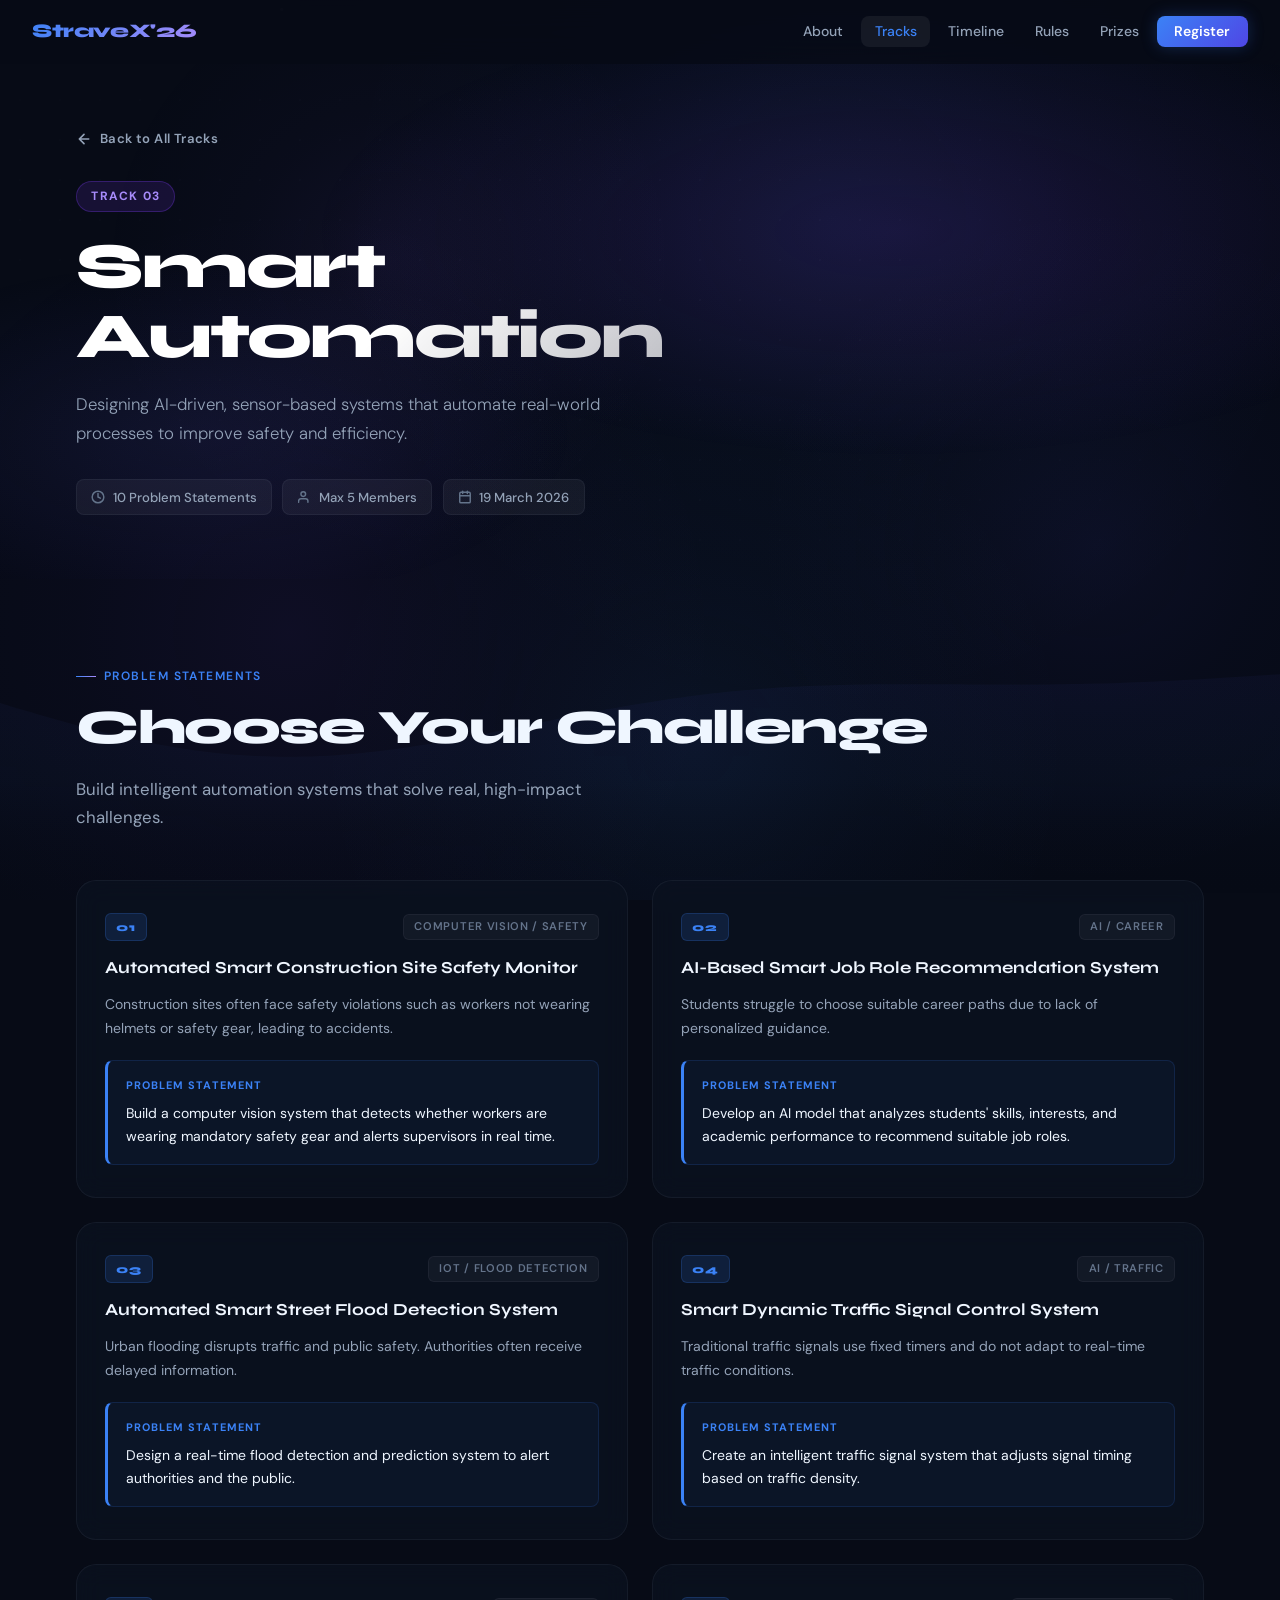
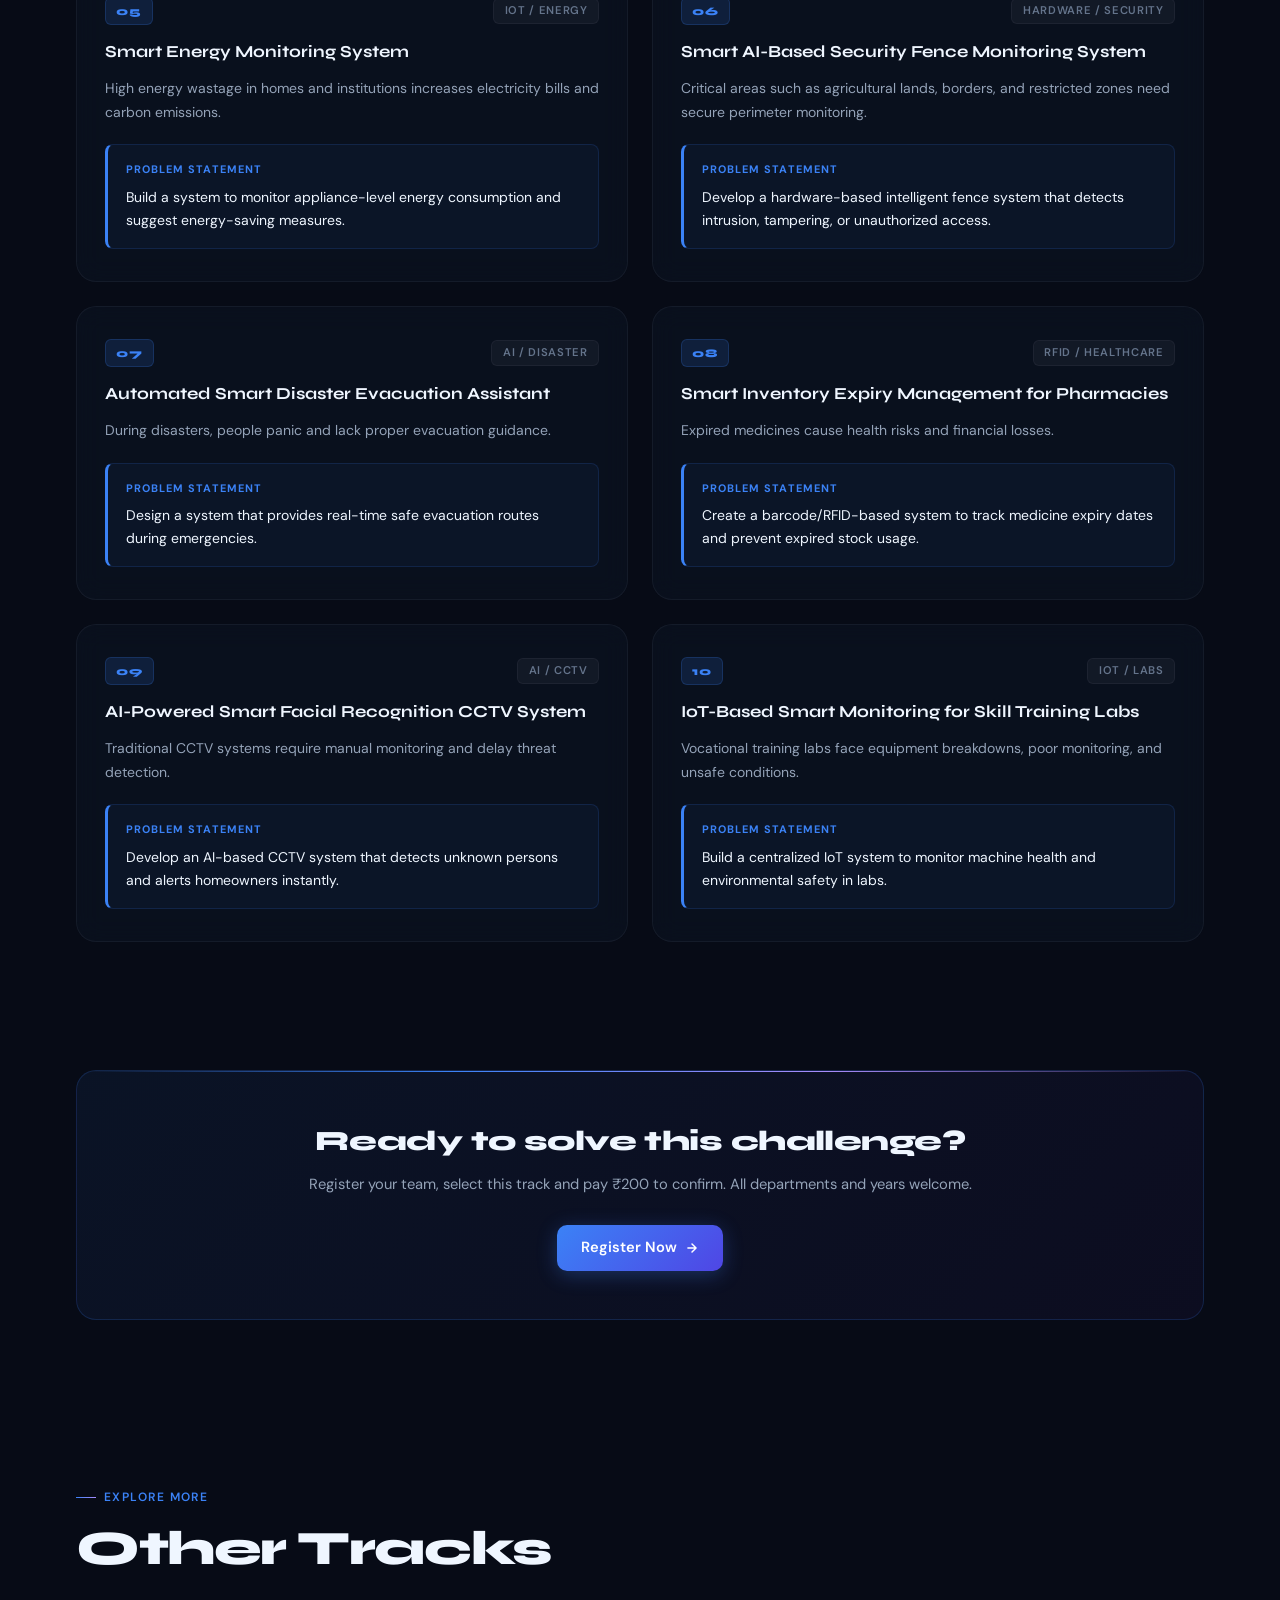
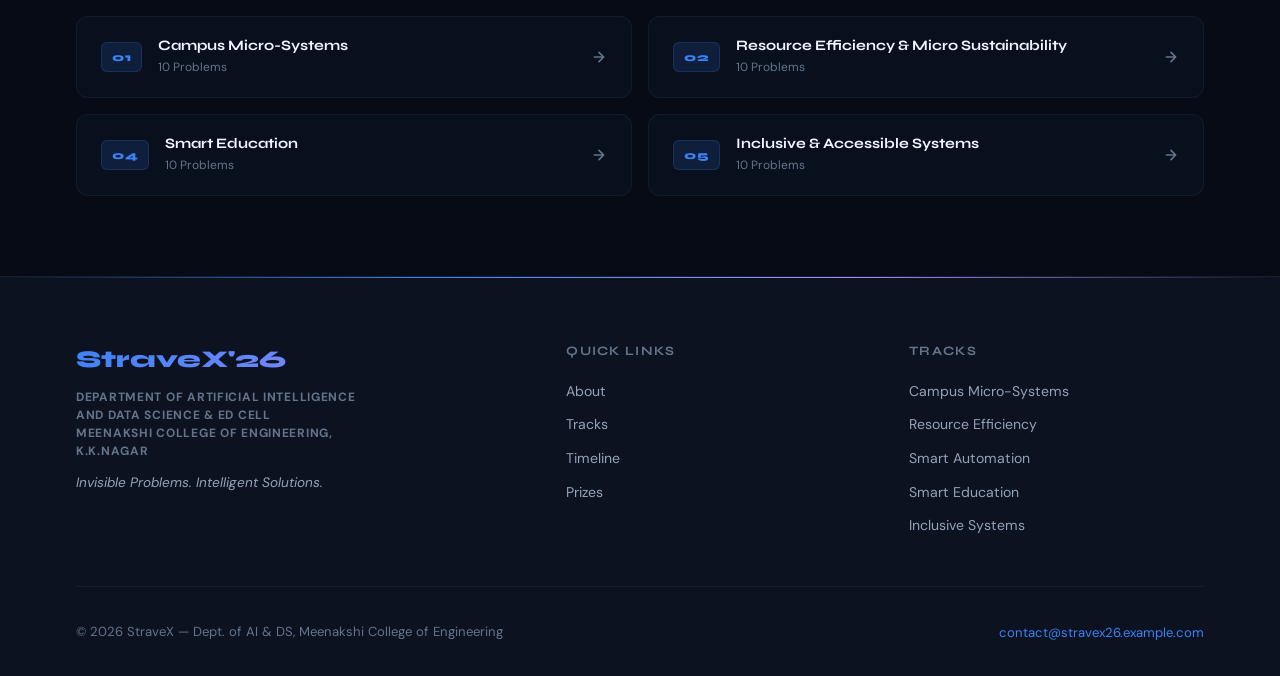
==== commit 0a62e587: "Add files via upload" ====
--- a/automation.html
+++ b/automation.html
@@ -3,8 +3,8 @@
 <head>
   <meta charset="UTF-8" />
   <meta name="viewport" content="width=device-width, initial-scale=1.0" />
-  <title>Smart Automation — StraveX '26</title>
-  <meta name="description" content="Smart Automation track problem statements for StraveX '26 hackathon." />
+  <title>Smart Automation — StraveX'26</title>
+  <meta name="description" content="Smart Automation track problem statements for StraveX'26 hackathon." />
   <link rel="preconnect" href="https://fonts.googleapis.com" />
   <link rel="preconnect" href="https://fonts.gstatic.com" crossorigin />
   <link href="https://fonts.googleapis.com/css2?family=Syne:wght@400;500;600;700;800&family=DM+Sans:ital,opsz,wght@0,9..40,300;0,9..40,400;0,9..40,500;0,9..40,600;1,9..40,300&display=swap" rel="stylesheet" />
@@ -13,9 +13,8 @@
 <body>
   <canvas id="bg-canvas" aria-hidden="true"></canvas>
   <div id="progress-bar" role="progressbar" aria-hidden="true"></div>
-
   <nav id="navbar" role="navigation" aria-label="Main navigation">
-    <a href="index.html" class="nav-logo">StraveX '26</a>
+    <a href="index.html" class="nav-logo">StraveX'26</a>
     <ul class="nav-links">
       <li><a href="index.html#about">About</a></li>
       <li><a href="index.html#tracks" class="active">Tracks</a></li>
@@ -37,7 +36,6 @@
     <a href="index.html#register" class="nav-cta mobile-link">Register Now</a>
   </nav>
 
-  <!-- Track Hero -->
   <section class="track-hero track-hero--purple" id="track-hero">
     <div class="track-hero-bg" aria-hidden="true"></div>
     <div class="container">
@@ -48,7 +46,7 @@
       <div class="track-hero-content">
         <div class="track-number-badge">Track 03</div>
         <h1 class="track-hero-title">Smart Automation</h1>
-        <p class="track-hero-subtitle">Designing AI-driven, sensor-based, and data-intelligent systems that automate real-world processes to improve safety, efficiency, and decision-making.</p>
+        <p class="track-hero-subtitle">Designing AI-driven, sensor-based systems that automate real-world processes to improve safety and efficiency.</p>
         <div class="track-meta-row">
           <div class="track-meta-pill">
             <svg width="14" height="14" viewBox="0 0 24 24" fill="none" stroke="currentColor" stroke-width="2.5" stroke-linecap="round" stroke-linejoin="round"><circle cx="12" cy="12" r="10"/><path d="M12 6v6l4 2"/></svg>
@@ -60,20 +58,19 @@
           </div>
           <div class="track-meta-pill">
             <svg width="14" height="14" viewBox="0 0 24 24" fill="none" stroke="currentColor" stroke-width="2.5" stroke-linecap="round" stroke-linejoin="round"><rect x="3" y="4" width="18" height="18" rx="2"/><line x1="16" y1="2" x2="16" y2="6"/><line x1="8" y1="2" x2="8" y2="6"/><line x1="3" y1="10" x2="21" y2="10"/></svg>
-            18 March 2026
-          </div>
-        </div>
-      </div>
-    </div>
-  </section>
-
-  <!-- Problem Statements -->
+            19 March 2026
+          </div>
+        </div>
+      </div>
+    </div>
+  </section>
+
   <section class="ps-section">
     <div class="container">
       <div class="ps-header fade-up">
         <span class="section-label">Problem Statements</span>
         <h2 class="section-title">Choose Your Challenge</h2>
-        <p class="section-subtitle">Select any one problem statement from below. Build intelligent automation systems that solve real, high-impact challenges.</p>
+        <p class="section-subtitle">Build intelligent automation systems that solve real, high-impact challenges.</p>
       </div>
       <div class="ps-grid">
 
@@ -82,35 +79,35 @@
             <div class="ps-number">01</div>
             <div class="ps-tag">Computer Vision / Safety</div>
           </div>
-          <h3 class="ps-title">Automated Construction Site Safety Monitor</h3>
-          <p class="ps-body">Construction sites face frequent safety violations. Workers often ignore helmets and safety protocols, and supervisors cannot manually monitor all zones simultaneously. This leads to accidents and regulatory penalties.</p>
-          <div class="ps-problem-statement">
-            <div class="ps-ps-label">Problem Statement</div>
-            Build a computer vision system to detect safety gear compliance on construction sites and send real-time alerts to supervisors when violations are detected.
+          <h3 class="ps-title">Automated Smart Construction Site Safety Monitor</h3>
+          <p class="ps-body">Construction sites often face safety violations such as workers not wearing helmets or safety gear, leading to accidents.</p>
+          <div class="ps-problem-statement">
+            <div class="ps-ps-label">Problem Statement</div>
+            <p>Build a computer vision system that detects whether workers are wearing mandatory safety gear and alerts supervisors in real time.</p>
           </div>
         </div>
         <div class="ps-card fade-up delay-2">
           <div class="ps-card-header">
             <div class="ps-number">02</div>
-            <div class="ps-tag">AI / Career Guidance</div>
+            <div class="ps-tag">AI / Career</div>
           </div>
           <h3 class="ps-title">AI-Based Smart Job Role Recommendation System</h3>
-          <p class="ps-body">Students are confused about suitable career paths and lack personalized career guidance. Generic advice does not account for individual skills, academic performance, or personal interests.</p>
-          <div class="ps-problem-statement">
-            <div class="ps-ps-label">Problem Statement</div>
-            Build an AI model that analyzes skills, interests, and academic records to recommend optimal job roles and career development paths for students.
+          <p class="ps-body">Students struggle to choose suitable career paths due to lack of personalized guidance.</p>
+          <div class="ps-problem-statement">
+            <div class="ps-ps-label">Problem Statement</div>
+            <p>Develop an AI model that analyzes students' skills, interests, and academic performance to recommend suitable job roles.</p>
           </div>
         </div>
         <div class="ps-card fade-up delay-3">
           <div class="ps-card-header">
             <div class="ps-number">03</div>
-            <div class="ps-tag">IoT / Disaster Management</div>
+            <div class="ps-tag">IoT / Flood Detection</div>
           </div>
           <h3 class="ps-title">Automated Smart Street Flood Detection System</h3>
-          <p class="ps-body">Urban flooding disrupts traffic and public safety. Authorities receive delayed information about waterlogging, making emergency response inefficient and reactive rather than proactive.</p>
-          <div class="ps-problem-statement">
-            <div class="ps-ps-label">Problem Statement</div>
-            Design a water-level sensor network that sends real-time flood alerts and predicts risk zones using historical data to enable proactive disaster management.
+          <p class="ps-body">Urban flooding disrupts traffic and public safety. Authorities often receive delayed information.</p>
+          <div class="ps-problem-statement">
+            <div class="ps-ps-label">Problem Statement</div>
+            <p>Design a real-time flood detection and prediction system to alert authorities and the public.</p>
           </div>
         </div>
         <div class="ps-card fade-up delay-1">
@@ -119,10 +116,10 @@
             <div class="ps-tag">AI / Traffic</div>
           </div>
           <h3 class="ps-title">Smart Dynamic Traffic Signal Control System</h3>
-          <p class="ps-body">Traditional traffic signals operate on fixed timers and do not adapt to real-time traffic conditions. This leads to congestion on busy roads while adjacent lanes remain empty and underutilized.</p>
-          <div class="ps-problem-statement">
-            <div class="ps-ps-label">Problem Statement</div>
-            Design an intelligent traffic signal system that dynamically adjusts signal timing based on real-time vehicle density at intersections to reduce congestion and wait times.
+          <p class="ps-body">Traditional traffic signals use fixed timers and do not adapt to real-time traffic conditions.</p>
+          <div class="ps-problem-statement">
+            <div class="ps-ps-label">Problem Statement</div>
+            <p>Create an intelligent traffic signal system that adjusts signal timing based on traffic density.</p>
           </div>
         </div>
         <div class="ps-card fade-up delay-2">
@@ -130,11 +127,11 @@
             <div class="ps-number">05</div>
             <div class="ps-tag">IoT / Energy</div>
           </div>
-          <h3 class="ps-title">Smart Appliance-Level Energy Monitoring System</h3>
-          <p class="ps-body">Energy wastage in homes and institutions increases electricity bills and carbon emissions. Users lack awareness of real-time appliance-level power consumption, making it hard to identify and eliminate waste.</p>
-          <div class="ps-problem-statement">
-            <div class="ps-ps-label">Problem Statement</div>
-            Build a system that monitors appliance-level electricity usage in real time and provides actionable energy-saving suggestions to users through a dashboard or mobile app.
+          <h3 class="ps-title">Smart Energy Monitoring System</h3>
+          <p class="ps-body">High energy wastage in homes and institutions increases electricity bills and carbon emissions.</p>
+          <div class="ps-problem-statement">
+            <div class="ps-ps-label">Problem Statement</div>
+            <p>Build a system to monitor appliance-level energy consumption and suggest energy-saving measures.</p>
           </div>
         </div>
         <div class="ps-card fade-up delay-3">
@@ -142,23 +139,23 @@
             <div class="ps-number">06</div>
             <div class="ps-tag">Hardware / Security</div>
           </div>
-          <h3 class="ps-title">Intelligent Electric Fence Tamper Detection System</h3>
-          <p class="ps-body">Electric fences used in agricultural lands, wildlife reserves, and restricted areas lack intelligent monitoring. Unauthorized tampering goes undetected, compromising security, safety, and livestock protection.</p>
-          <div class="ps-problem-statement">
-            <div class="ps-ps-label">Problem Statement</div>
-            Design a hardware-based intelligent system that can detect, prevent, and report unauthorized use or tampering of electric fences in real time by integrating monitoring, authentication, and alert mechanisms.
+          <h3 class="ps-title">Smart AI-Based Security Fence Monitoring System</h3>
+          <p class="ps-body">Critical areas such as agricultural lands, borders, and restricted zones need secure perimeter monitoring.</p>
+          <div class="ps-problem-statement">
+            <div class="ps-ps-label">Problem Statement</div>
+            <p>Develop a hardware-based intelligent fence system that detects intrusion, tampering, or unauthorized access.</p>
           </div>
         </div>
         <div class="ps-card fade-up delay-1">
           <div class="ps-card-header">
             <div class="ps-number">07</div>
-            <div class="ps-tag">AI / GIS / Safety</div>
-          </div>
-          <h3 class="ps-title">Smart Disaster Evacuation Assistant</h3>
-          <p class="ps-body">During disasters, people panic and lack real-time evacuation guidance. Existing alert systems do not provide personalized, location-aware safe-route navigation to individuals caught in affected zones.</p>
-          <div class="ps-problem-statement">
-            <div class="ps-ps-label">Problem Statement</div>
-            Develop a mobile app integrated with GIS data to suggest real-time safe evacuation routes using AI, considering current disaster zones, population density, and road conditions.
+            <div class="ps-tag">AI / Disaster</div>
+          </div>
+          <h3 class="ps-title">Automated Smart Disaster Evacuation Assistant</h3>
+          <p class="ps-body">During disasters, people panic and lack proper evacuation guidance.</p>
+          <div class="ps-problem-statement">
+            <div class="ps-ps-label">Problem Statement</div>
+            <p>Design a system that provides real-time safe evacuation routes during emergencies.</p>
           </div>
         </div>
         <div class="ps-card fade-up delay-2">
@@ -166,35 +163,35 @@
             <div class="ps-number">08</div>
             <div class="ps-tag">RFID / Healthcare</div>
           </div>
-          <h3 class="ps-title">Smart Pharmacy Inventory Expiry Manager</h3>
-          <p class="ps-body">Expired medicines cause financial loss and serious health risks. Manual tracking of expiry dates is error-prone, especially in pharmacies managing thousands of SKUs across multiple batches.</p>
-          <div class="ps-problem-statement">
-            <div class="ps-ps-label">Problem Statement</div>
-            Develop a barcode/RFID-based inventory system for pharmacies that sends automated alerts before medicine expiry and suggests stock rotation strategies to minimize waste.
+          <h3 class="ps-title">Smart Inventory Expiry Management for Pharmacies</h3>
+          <p class="ps-body">Expired medicines cause health risks and financial losses.</p>
+          <div class="ps-problem-statement">
+            <div class="ps-ps-label">Problem Statement</div>
+            <p>Create a barcode/RFID-based system to track medicine expiry dates and prevent expired stock usage.</p>
           </div>
         </div>
         <div class="ps-card fade-up delay-3">
           <div class="ps-card-header">
             <div class="ps-number">09</div>
-            <div class="ps-tag">AI / CCTV / Security</div>
-          </div>
-          <h3 class="ps-title">Smart Facial Recognition CCTV Security System</h3>
-          <p class="ps-body">Traditional CCTV systems cannot differentiate between family members and strangers, leading to ineffective monitoring and delayed intrusion response in residential and commercial spaces.</p>
-          <div class="ps-problem-statement">
-            <div class="ps-ps-label">Problem Statement</div>
-            Build an AI-powered CCTV system with facial recognition that identifies authorized individuals and sends instant alerts when an unknown person is detected inside or near the premises.
+            <div class="ps-tag">AI / CCTV</div>
+          </div>
+          <h3 class="ps-title">AI-Powered Smart Facial Recognition CCTV System</h3>
+          <p class="ps-body">Traditional CCTV systems require manual monitoring and delay threat detection.</p>
+          <div class="ps-problem-statement">
+            <div class="ps-ps-label">Problem Statement</div>
+            <p>Develop an AI-based CCTV system that detects unknown persons and alerts homeowners instantly.</p>
           </div>
         </div>
         <div class="ps-card fade-up delay-1">
           <div class="ps-card-header">
             <div class="ps-number">10</div>
-            <div class="ps-tag">IoT / AI / Predictive Maintenance</div>
-          </div>
-          <h3 class="ps-title">IoT-Enabled Vocational Lab Equipment Monitor</h3>
-          <p class="ps-body">Vocational training labs rely on machinery for hands-on education but face challenges including improper equipment usage, delayed maintenance, unexpected breakdowns, and poor utilization tracking — leading to safety risks and reduced training quality.</p>
-          <div class="ps-problem-statement">
-            <div class="ps-ps-label">Problem Statement</div>
-            Design a scalable IoT &amp; AI-enabled monitoring system that tracks equipment usage in real time, detects faults and unsafe conditions, enables predictive maintenance, and provides actionable dashboards for trainers and administrators in vocational training labs.
+            <div class="ps-tag">IoT / Labs</div>
+          </div>
+          <h3 class="ps-title">IoT-Based Smart Monitoring for Skill Training Labs</h3>
+          <p class="ps-body">Vocational training labs face equipment breakdowns, poor monitoring, and unsafe conditions.</p>
+          <div class="ps-problem-statement">
+            <div class="ps-ps-label">Problem Statement</div>
+            <p>Build a centralized IoT system to monitor machine health and environmental safety in labs.</p>
           </div>
         </div>
       </div>
@@ -206,7 +203,7 @@
       <div class="ps-cta fade-up">
         <div class="ps-cta-inner">
           <h3>Ready to solve this challenge?</h3>
-          <p>Register your team and select this track during sign-up. No registration fee required.</p>
+          <p>Register your team, select this track and pay ₹200 to confirm. All departments and years welcome.</p>
           <a href="index.html#register" class="btn btn-primary">
             Register Now
             <svg width="14" height="14" viewBox="0 0 24 24" fill="none" stroke="currentColor" stroke-width="2.5" stroke-linecap="round" stroke-linejoin="round"><path d="M5 12h14M12 5l7 7-7 7"/></svg>
@@ -249,8 +246,8 @@
     <div class="container">
       <div class="footer-grid">
         <div class="footer-brand">
-          <div class="logo">StraveX '26</div>
-          <div class="dept">Department of Artificial Intelligence and Data Science</div>
+          <div class="logo">StraveX'26</div>
+          <div class="dept">Department of Artificial Intelligence and Data Science &amp; ED Cell<br>Meenakshi College of Engineering, K.K.Nagar</div>
           <div class="tagline">Invisible Problems. Intelligent Solutions.</div>
         </div>
         <div class="footer-col">
@@ -274,7 +271,7 @@
         </div>
       </div>
       <div class="footer-bottom">
-        <p>© 2026 StraveX — Department of Artificial Intelligence and Data Science</p>
+        <p>© 2026 StraveX — Dept. of AI &amp; DS, Meenakshi College of Engineering</p>
         <div class="email"><a href="mailto:contact@stravex26.example.com">contact@stravex26.example.com</a></div>
       </div>
     </div>
--- a/styles.css
+++ b/styles.css
@@ -1720,3 +1720,428 @@
   .ps-cta-inner         { padding: 2rem 1.5rem; }
   .ps-card              { padding: 1.5rem 1.25rem; }
 }
+
+
+/* ═══════════════════════════════════════════════════
+   § UPDATES — StraveX'26 v2
+   All new additions below. Existing CSS untouched.
+═══════════════════════════════════════════════════ */
+
+/* ─── Utility ─────────────────────────────────── */
+.about-para {
+  color: var(--muted);
+  line-height: 1.75;
+  margin-bottom: 1.25rem;
+}
+.text-emphasis {
+  color: var(--text);
+  font-weight: 600;
+}
+.section-header-center {
+  text-align: center;
+  max-width: 580px;
+  margin: 0 auto 1rem;
+}
+.section-header-center .section-label {
+  justify-content: center;
+}
+.form-section-sub {
+  color: var(--muted2);
+  font-weight: 400;
+  text-transform: none;
+  letter-spacing: 0;
+  font-size: 0.8rem;
+}
+.success-note {
+  font-size: 0.82rem;
+  color: var(--muted2);
+  margin-bottom: 1.25rem;
+}
+
+
+/* ─── Hero: college logo ──────────────────────── */
+.hero-logo-wrap {
+  display: flex;
+  justify-content: center;
+  margin-bottom: 1.25rem;
+  opacity: 0;
+  animation: heroIn 0.7s ease forwards 0.1s;
+}
+.hero-college-logo {
+  width: 88px;
+  height: 88px;
+  object-fit: contain;
+  border-radius: 14px;
+  background: rgba(255,255,255,0.06);
+  border: 1px solid rgba(255,255,255,0.1);
+  padding: 6px;
+  filter: drop-shadow(0 4px 20px rgba(59,130,246,0.25));
+  transition: filter 0.3s;
+}
+.hero-college-logo:hover {
+  filter: drop-shadow(0 4px 28px rgba(59,130,246,0.45));
+}
+
+
+/* ─── Hero: organizer line ────────────────────── */
+.hero-organizer {
+  font-size: clamp(0.78rem, 1.8vw, 0.92rem);
+  font-weight: 500;
+  color: var(--muted);
+  letter-spacing: 0.02em;
+  text-align: center;
+  margin-bottom: 0.9rem;
+  line-height: 1.5;
+  max-width: 540px;
+  margin-left: auto;
+  margin-right: auto;
+  opacity: 0;
+  animation: heroIn 0.7s ease forwards 0.15s;
+}
+
+
+/* ─── Hero: title — single line, no wrapping ─── */
+.hero-title {
+  /* Override previous rule — prevent any line break */
+  white-space: nowrap;
+  overflow: hidden;
+  /* Scale down on very small screens using fluid font */
+  font-size: clamp(2.8rem, 9vw, 8.5rem);
+  letter-spacing: -0.045em;
+}
+@media (max-width: 380px) {
+  .hero-title { font-size: clamp(2.4rem, 10vw, 3.2rem); }
+}
+
+
+/* ─── Hero: fee + intra badge row ─────────────── */
+.hero-notice-row {
+  display: flex;
+  flex-wrap: wrap;
+  justify-content: center;
+  align-items: center;
+  gap: 0.65rem;
+  margin-bottom: 1.5rem;
+  opacity: 0;
+  animation: heroIn 0.7s ease forwards 0.65s;
+}
+.hero-fee-badge {
+  display: inline-flex;
+  align-items: center;
+  gap: 0.4rem;
+  padding: 0.42rem 1.1rem;
+  background: rgba(59,130,246,0.08);
+  border: 1px solid rgba(59,130,246,0.28);
+  border-radius: 100px;
+  font-size: 0.85rem;
+  font-weight: 500;
+  color: var(--muted);
+  letter-spacing: 0.01em;
+}
+.hero-fee-highlight {
+  font-family: 'Syne', sans-serif;
+  font-weight: 800;
+  font-size: 0.95rem;
+  background: linear-gradient(135deg, var(--accent), var(--purple-light));
+  -webkit-background-clip: text;
+  -webkit-text-fill-color: transparent;
+  background-clip: text;
+  margin-left: 2px;
+}
+.hero-intra-badge {
+  display: inline-flex;
+  align-items: center;
+  gap: 0.4rem;
+  padding: 0.42rem 0.95rem;
+  background: rgba(124,58,237,0.08);
+  border: 1px solid rgba(124,58,237,0.25);
+  border-radius: 100px;
+  font-size: 0.82rem;
+  font-weight: 600;
+  color: var(--purple-light);
+  letter-spacing: 0.03em;
+  text-transform: uppercase;
+}
+.hero-intra-badge svg { flex-shrink: 0; stroke: var(--purple-light); }
+
+
+/* ─── Hero: mobile overflow guard ─────────────── */
+#hero {
+  overflow-x: hidden;
+}
+.hero-content {
+  max-width: min(900px, 100%);
+  width: 100%;
+  padding: 2rem 1.25rem;
+  box-sizing: border-box;
+}
+@media (max-width: 480px) {
+  .hero-highlights { gap: 0.45rem; }
+  .hero-badge      { font-size: 0.78rem; padding: 0.35rem 0.75rem; }
+  .hero-buttons    { flex-direction: column; align-items: center; width: 100%; }
+  .hero-buttons .btn { width: 100%; justify-content: center; }
+  .hero-notice-row { gap: 0.45rem; }
+  .hero-fee-badge,
+  .hero-intra-badge { font-size: 0.78rem; padding: 0.38rem 0.85rem; }
+}
+
+
+/* ─── Timeline: date chip + sub-list ──────────── */
+.timeline-date-chip {
+  display: inline-flex;
+  align-items: center;
+  padding: 0.18rem 0.65rem;
+  background: rgba(59,130,246,0.1);
+  border: 1px solid rgba(59,130,246,0.2);
+  border-radius: 6px;
+  font-family: 'Syne', sans-serif;
+  font-size: 0.72rem;
+  font-weight: 700;
+  letter-spacing: 0.07em;
+  color: var(--accent);
+  margin-bottom: 0.5rem;
+  text-transform: uppercase;
+}
+.timeline-sub-list {
+  list-style: none;
+  padding: 0;
+  margin: 0.5rem 0 0;
+  display: flex;
+  flex-direction: column;
+  gap: 0.3rem;
+}
+.timeline-sub-list li {
+  font-size: 0.83rem;
+  color: var(--muted);
+  padding-left: 1.1rem;
+  position: relative;
+  line-height: 1.5;
+}
+.timeline-sub-list li::before {
+  content: '›';
+  position: absolute;
+  left: 0;
+  color: var(--accent);
+  font-weight: 700;
+}
+
+
+/* ─── Judging: pie chart layout ───────────────── */
+.judging-chart-wrap {
+  display: flex;
+  align-items: center;
+  justify-content: center;
+  padding: 1.5rem;
+  background: var(--glass-bg);
+  border: 1px solid var(--border);
+  border-radius: var(--radius-lg);
+  backdrop-filter: blur(12px);
+  -webkit-backdrop-filter: blur(12px);
+  max-width: 380px;
+  width: 100%;
+  margin-left: auto;
+}
+.judging-chart-wrap canvas {
+  max-width: 320px;
+  width: 100% !important;
+  height: auto !important;
+}
+.judging-legend {
+  list-style: none;
+  padding: 0;
+  margin: 1.75rem 0 0;
+  display: flex;
+  flex-direction: column;
+  gap: 0.6rem;
+}
+.judging-legend li {
+  display: flex;
+  align-items: center;
+  gap: 0.6rem;
+  font-size: 0.87rem;
+  color: var(--muted);
+  font-weight: 500;
+}
+.legend-dot {
+  width: 12px;
+  height: 12px;
+  border-radius: 3px;
+  flex-shrink: 0;
+}
+/* Colors set by JS, but define fallback */
+.legend-dot[data-idx="0"] { background: #3B82F6; }
+.legend-dot[data-idx="1"] { background: #7C3AED; }
+.legend-dot[data-idx="2"] { background: #06B6D4; }
+.legend-dot[data-idx="3"] { background: #10B981; }
+.legend-dot[data-idx="4"] { background: #F59E0B; }
+
+@media (max-width: 900px) {
+  .judging-grid { grid-template-columns: 1fr; }
+  .judging-chart-wrap { max-width: 300px; margin: 2rem auto 0; }
+}
+
+
+/* ─── Additional Info section cards ───────────── */
+.info-grid {
+  display: grid;
+  grid-template-columns: repeat(4, 1fr);
+  gap: 1.25rem;
+  margin-top: 3rem;
+}
+.info-card {
+  padding: 1.75rem 1.5rem;
+  background: var(--glass-bg);
+  border: 1px solid var(--border);
+  border-radius: var(--radius-lg);
+  backdrop-filter: blur(12px);
+  -webkit-backdrop-filter: blur(12px);
+  text-align: center;
+  transition: transform 0.28s ease, border-color 0.28s ease, box-shadow 0.28s ease;
+}
+.info-card:hover {
+  transform: translateY(-5px) scale(1.02);
+  border-color: var(--border-hover);
+  box-shadow: var(--shadow-blue);
+}
+.info-card-icon {
+  font-size: 2rem;
+  margin-bottom: 0.85rem;
+  display: block;
+}
+.info-card-title {
+  font-family: 'Syne', sans-serif;
+  font-size: 0.95rem;
+  font-weight: 700;
+  margin-bottom: 0.6rem;
+  color: var(--text);
+}
+.info-card-desc {
+  font-size: 0.84rem;
+  color: var(--muted);
+  line-height: 1.65;
+}
+@media (max-width: 900px) {
+  .info-grid { grid-template-columns: 1fr 1fr; }
+}
+@media (max-width: 480px) {
+  .info-grid { grid-template-columns: 1fr; }
+}
+
+
+/* ─── Payment notice block ─────────────────────── */
+.payment-notice {
+  display: flex;
+  gap: 1rem;
+  padding: 1.25rem 1.4rem;
+  background: rgba(245,158,11,0.06);
+  border: 1px solid rgba(245,158,11,0.28);
+  border-left: 3px solid #F59E0B;
+  border-radius: var(--radius);
+  margin-bottom: 1.5rem;
+  margin-top: 1rem;
+}
+.payment-notice-icon {
+  flex-shrink: 0;
+  width: 32px;
+  height: 32px;
+  border-radius: 8px;
+  background: rgba(245,158,11,0.12);
+  display: flex;
+  align-items: center;
+  justify-content: center;
+}
+.payment-notice-icon svg { stroke: #F59E0B; }
+.payment-notice-title {
+  font-family: 'Syne', sans-serif;
+  font-size: 0.88rem;
+  font-weight: 700;
+  color: #F59E0B;
+  margin-bottom: 0.4rem;
+  letter-spacing: 0.01em;
+}
+.payment-notice-body {
+  font-size: 0.84rem;
+  color: var(--muted);
+  line-height: 1.65;
+  margin-bottom: 0.85rem;
+}
+.payment-notice-body strong {
+  color: var(--text);
+  font-weight: 700;
+}
+.payment-link-btn {
+  display: inline-flex;
+  align-items: center;
+  gap: 0.4rem;
+  padding: 0.5rem 1rem;
+  background: rgba(245,158,11,0.1);
+  border: 1px solid rgba(245,158,11,0.3);
+  border-radius: 8px;
+  font-size: 0.82rem;
+  font-weight: 600;
+  color: #F59E0B;
+  text-decoration: none;
+  transition: background 0.2s, border-color 0.2s, transform 0.2s;
+  cursor: pointer;
+}
+.payment-link-btn:hover {
+  background: rgba(245,158,11,0.18);
+  border-color: #F59E0B;
+  transform: translateX(3px);
+}
+.payment-link-btn--success {
+  display: inline-flex;
+  margin-top: 1rem;
+  background: rgba(59,130,246,0.1);
+  border-color: rgba(59,130,246,0.3);
+  color: var(--accent);
+}
+.payment-link-btn--success:hover {
+  background: rgba(59,130,246,0.2);
+  border-color: var(--accent);
+  transform: translateX(3px);
+}
+
+
+/* ─── Enhanced button hover effects ───────────── */
+.btn-primary {
+  position: relative;
+  overflow: hidden;
+}
+.btn-primary::after {
+  content: '';
+  position: absolute;
+  inset: 0;
+  background: linear-gradient(135deg, rgba(255,255,255,0.08) 0%, transparent 60%);
+  opacity: 0;
+  transition: opacity 0.25s;
+}
+.btn-primary:hover::after { opacity: 1; }
+
+.btn-secondary:hover {
+  box-shadow: 0 4px 20px rgba(148,163,184,0.1);
+}
+.btn-outline:hover {
+  letter-spacing: 0.01em;
+}
+
+/* Card scale-up on hover — applied globally to glass-card */
+.glass-card {
+  transition: border-color 0.28s, transform 0.28s, box-shadow 0.28s;
+}
+.glass-card:hover {
+  transform: translateY(-4px) scale(1.01);
+}
+
+
+/* ─── Mobile global overflow guard ────────────── */
+html, body {
+  overflow-x: hidden;
+  max-width: 100%;
+}
+.container {
+  max-width: 1160px;
+  padding: 0 max(1rem, env(safe-area-inset-left));
+  box-sizing: border-box;
+}
+
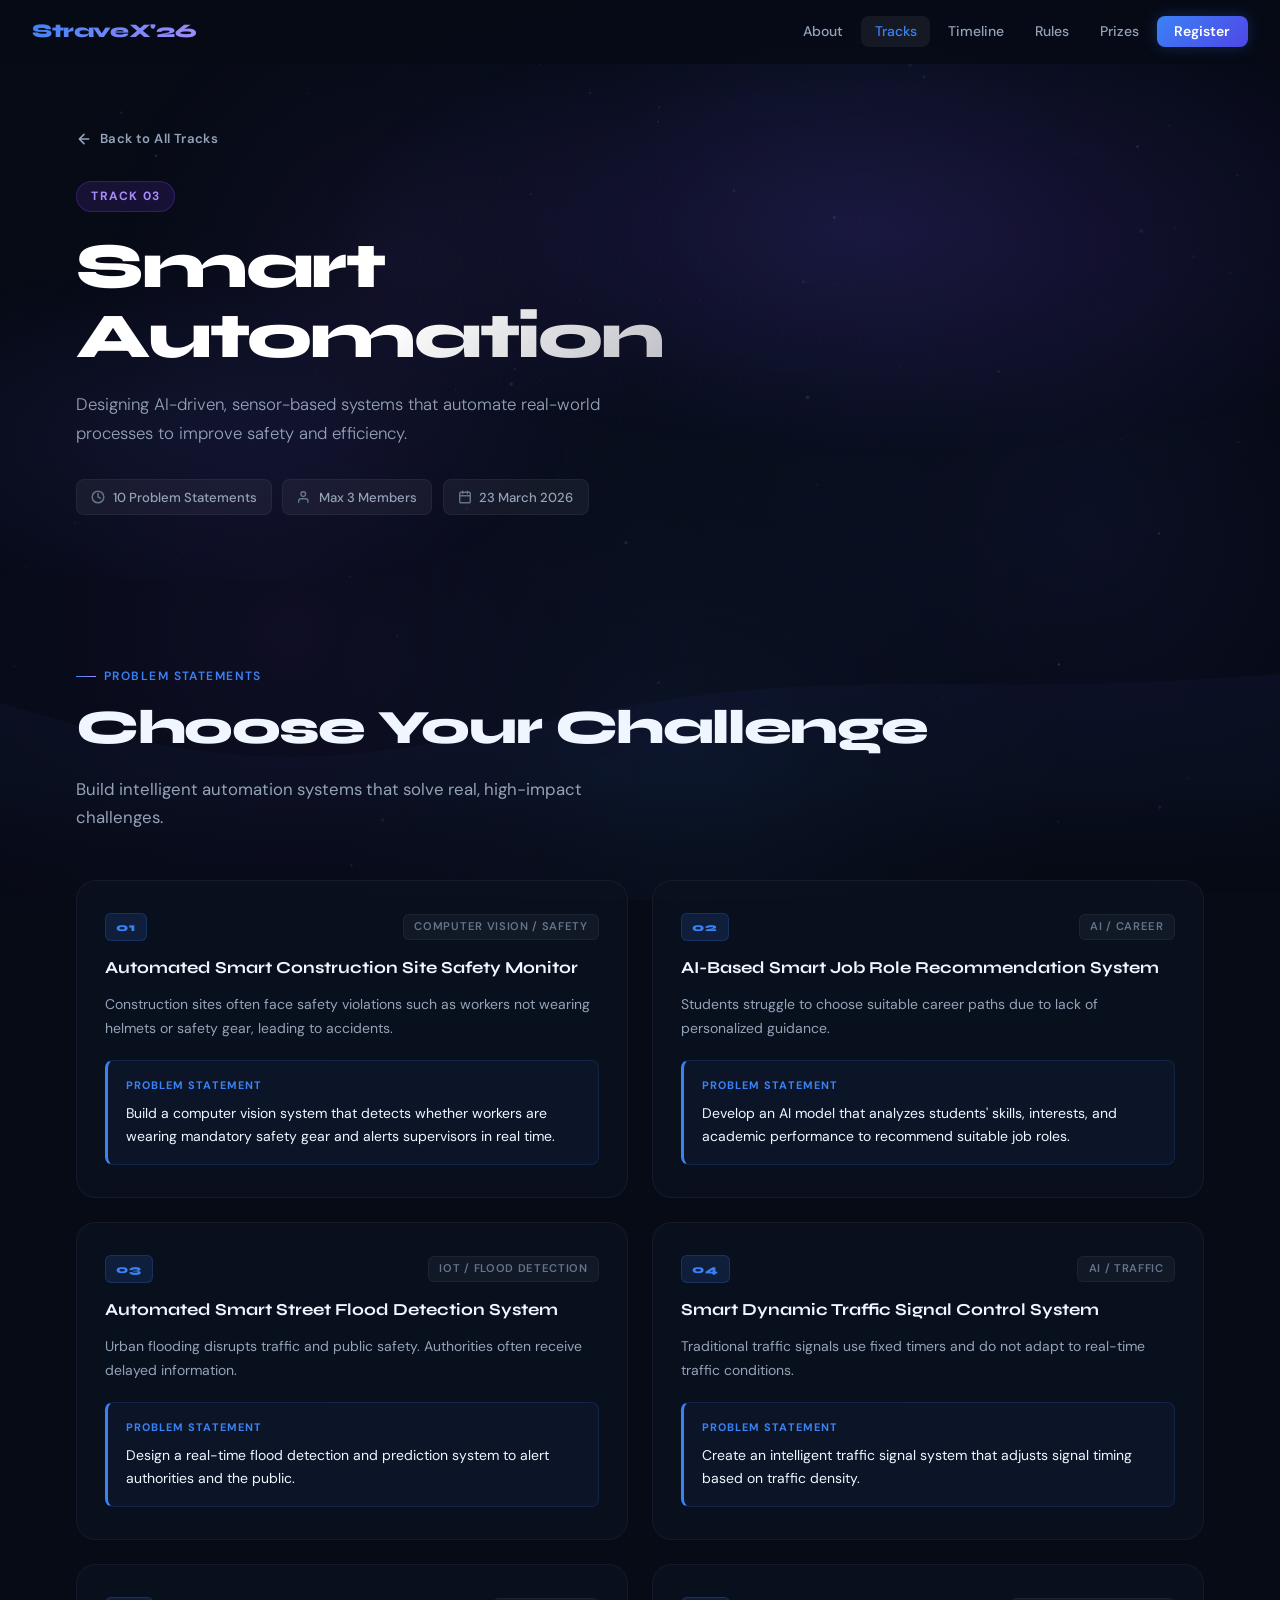
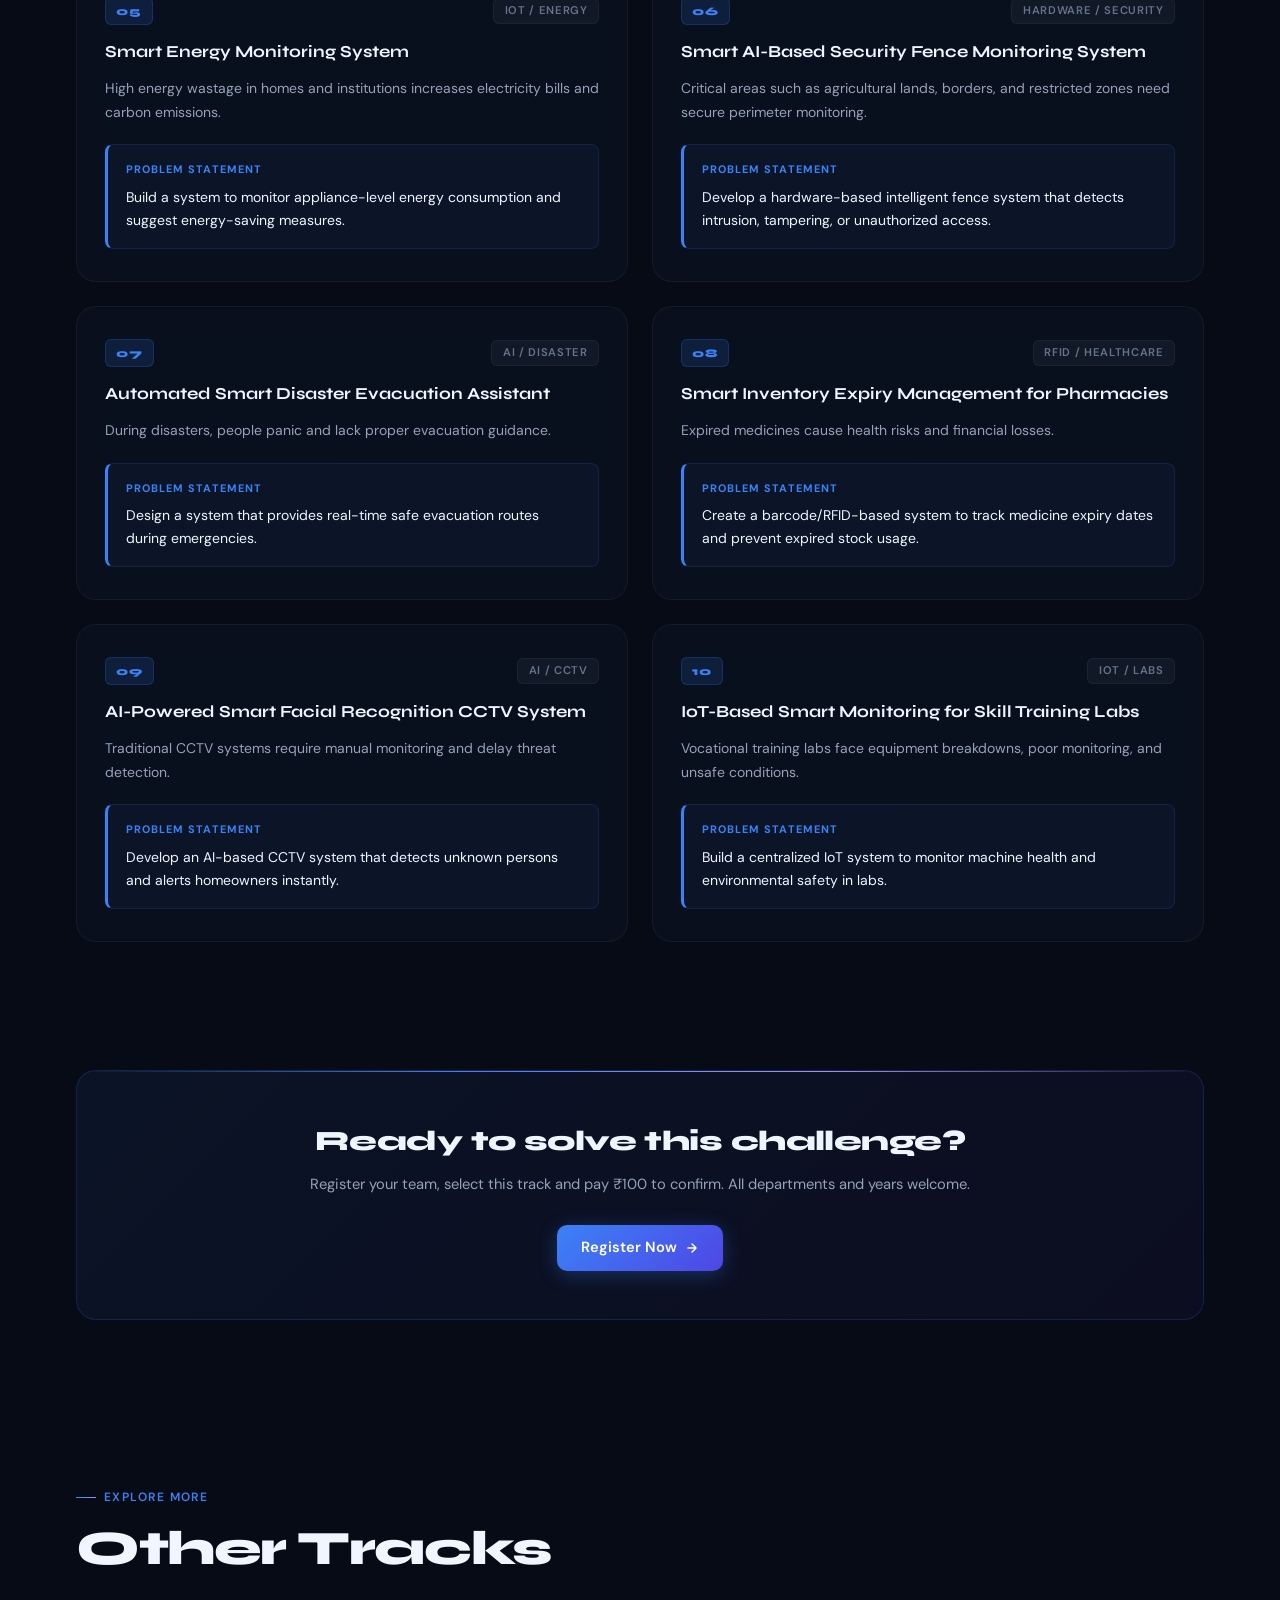
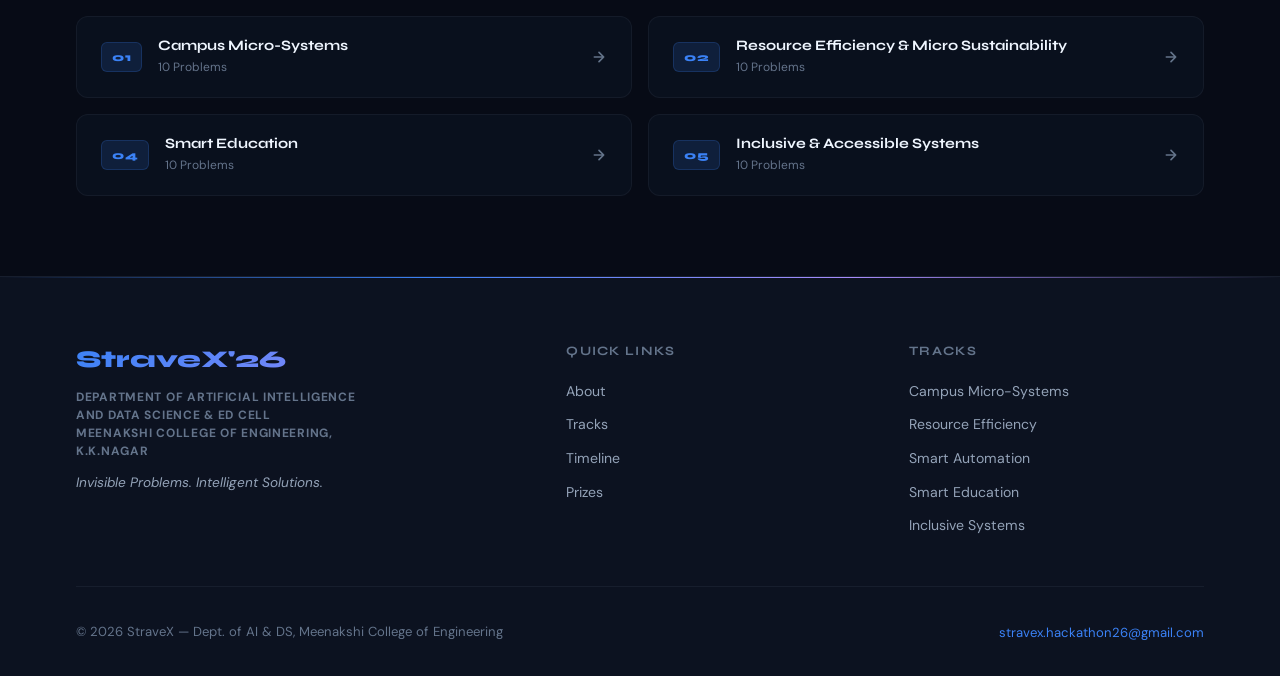
==== commit 4f2e38f8: "Update automation.html" ====
--- a/automation.html
+++ b/automation.html
@@ -54,11 +54,11 @@
           </div>
           <div class="track-meta-pill">
             <svg width="14" height="14" viewBox="0 0 24 24" fill="none" stroke="currentColor" stroke-width="2.5" stroke-linecap="round" stroke-linejoin="round"><path d="M17 21v-2a4 4 0 0 0-4-4H5a4 4 0 0 0-4 4v2"/><circle cx="9" cy="7" r="4"/></svg>
-            Max 5 Members
+            Max 3 Members
           </div>
           <div class="track-meta-pill">
             <svg width="14" height="14" viewBox="0 0 24 24" fill="none" stroke="currentColor" stroke-width="2.5" stroke-linecap="round" stroke-linejoin="round"><rect x="3" y="4" width="18" height="18" rx="2"/><line x1="16" y1="2" x2="16" y2="6"/><line x1="8" y1="2" x2="8" y2="6"/><line x1="3" y1="10" x2="21" y2="10"/></svg>
-            19 March 2026
+            23 March 2026
           </div>
         </div>
       </div>
@@ -203,7 +203,7 @@
       <div class="ps-cta fade-up">
         <div class="ps-cta-inner">
           <h3>Ready to solve this challenge?</h3>
-          <p>Register your team, select this track and pay ₹200 to confirm. All departments and years welcome.</p>
+          <p>Register your team, select this track and pay ₹100 to confirm. All departments and years welcome.</p>
           <a href="index.html#register" class="btn btn-primary">
             Register Now
             <svg width="14" height="14" viewBox="0 0 24 24" fill="none" stroke="currentColor" stroke-width="2.5" stroke-linecap="round" stroke-linejoin="round"><path d="M5 12h14M12 5l7 7-7 7"/></svg>
@@ -272,10 +272,10 @@
       </div>
       <div class="footer-bottom">
         <p>© 2026 StraveX — Dept. of AI &amp; DS, Meenakshi College of Engineering</p>
-        <div class="email"><a href="mailto:contact@stravex26.example.com">contact@stravex26.example.com</a></div>
+        <div class="email"><a href="mailto:contact@stravex26.example.com">stravex.hackathon26@gmail.com</a></div>
       </div>
     </div>
   </footer>
   <script src="main.js"></script>
 </body>
-</html>+</html>
--- a/styles.css
+++ b/styles.css
@@ -277,11 +277,11 @@
 #hero {
   min-height: 100vh;
   display: flex;
-  align-items: center;
+  align-items: flex-start;   /* 👈 change this */
   justify-content: center;
   position: relative;
-  overflow: hidden;
-  padding: 0;
+  overflow: visible;
+  padding-top: 70px; 
 }
 
 /* Radial gradient glow layers */
@@ -361,7 +361,7 @@
 
 .hero-title {
   font-family: 'Syne', sans-serif;
-  font-size: clamp(4rem, 11vw, 8.5rem);
+  font-size: clamp(4rem, 10vw, 8.5rem);
   font-weight: 800;
   letter-spacing: -0.05em;
   line-height: 0.95;
@@ -446,27 +446,24 @@
   filter: brightness(1.08);
 }
 .btn-secondary {
-  background: rgba(255,255,255,0.05);
-  border: 1px solid var(--border);
-  color: var(--muted);
-  backdrop-filter: blur(8px);
+  background: linear-gradient(135deg, var(--accent), var(--indigo));
+  color: #fff;
+  box-shadow: 0 4px 20px rgba(59,130,246,0.3);
 }
 .btn-secondary:hover {
-  background: rgba(255,255,255,0.09);
-  border-color: rgba(255,255,255,0.15);
-  color: var(--text);
   transform: translateY(-2px);
+  box-shadow: 0 8px 32px rgba(59,130,246,0.45);
+  filter: brightness(1.08);
 }
 .btn-outline {
-  background: transparent;
-  border: 1px solid rgba(124,58,237,0.4);
-  color: var(--purple-light);
+  background: linear-gradient(135deg, var(--accent), var(--indigo));
+  color: #fff;
+  box-shadow: 0 4px 20px rgba(59,130,246,0.3);
 }
 .btn-outline:hover {
-  background: rgba(124,58,237,0.1);
-  border-color: var(--purple-light);
   transform: translateY(-2px);
-  box-shadow: 0 0 20px var(--purple-glow);
+  box-shadow: 0 8px 32px rgba(59,130,246,0.45);
+  filter: brightness(1.08);
 }
 
 .hero-scroll-hint {
@@ -1768,14 +1765,14 @@
   animation: heroIn 0.7s ease forwards 0.1s;
 }
 .hero-college-logo {
-  width: 88px;
-  height: 88px;
+  width: 150px;        /* increase size if you want */
+  height: auto;
   object-fit: contain;
-  border-radius: 14px;
-  background: rgba(255,255,255,0.06);
-  border: 1px solid rgba(255,255,255,0.1);
-  padding: 6px;
-  filter: drop-shadow(0 4px 20px rgba(59,130,246,0.25));
+  background: none;    /* remove background */
+  border: none;        /* remove border */
+  padding: 0;          /* remove inner spacing */
+  border-radius: 0;    /* remove rounded box */
+  filter: drop-shadow(0 6px 30px rgba(59,130,246,0.35));
   transition: filter 0.3s;
 }
 .hero-college-logo:hover {
@@ -1785,7 +1782,7 @@
 
 /* ─── Hero: organizer line ────────────────────── */
 .hero-organizer {
-  font-size: clamp(0.78rem, 1.8vw, 0.92rem);
+  font-size: clamp(0.78rem, 2vw, 0.92rem);
   font-weight: 500;
   color: var(--muted);
   letter-spacing: 0.02em;
@@ -2090,16 +2087,14 @@
   transform: translateX(3px);
 }
 .payment-link-btn--success {
-  display: inline-flex;
-  margin-top: 1rem;
-  background: rgba(59,130,246,0.1);
-  border-color: rgba(59,130,246,0.3);
-  color: var(--accent);
+  background: linear-gradient(135deg, var(--accent), var(--indigo));
+  color: #fff;
+  box-shadow: 0 4px 20px rgba(59,130,246,0.3);
 }
 .payment-link-btn--success:hover {
-  background: rgba(59,130,246,0.2);
-  border-color: var(--accent);
-  transform: translateX(3px);
+  transform: translateY(-2px);
+  box-shadow: 0 8px 32px rgba(59,130,246,0.45);
+  filter: brightness(1.08);
 }
 
 
@@ -2144,4 +2139,3 @@
   padding: 0 max(1rem, env(safe-area-inset-left));
   box-sizing: border-box;
 }
-
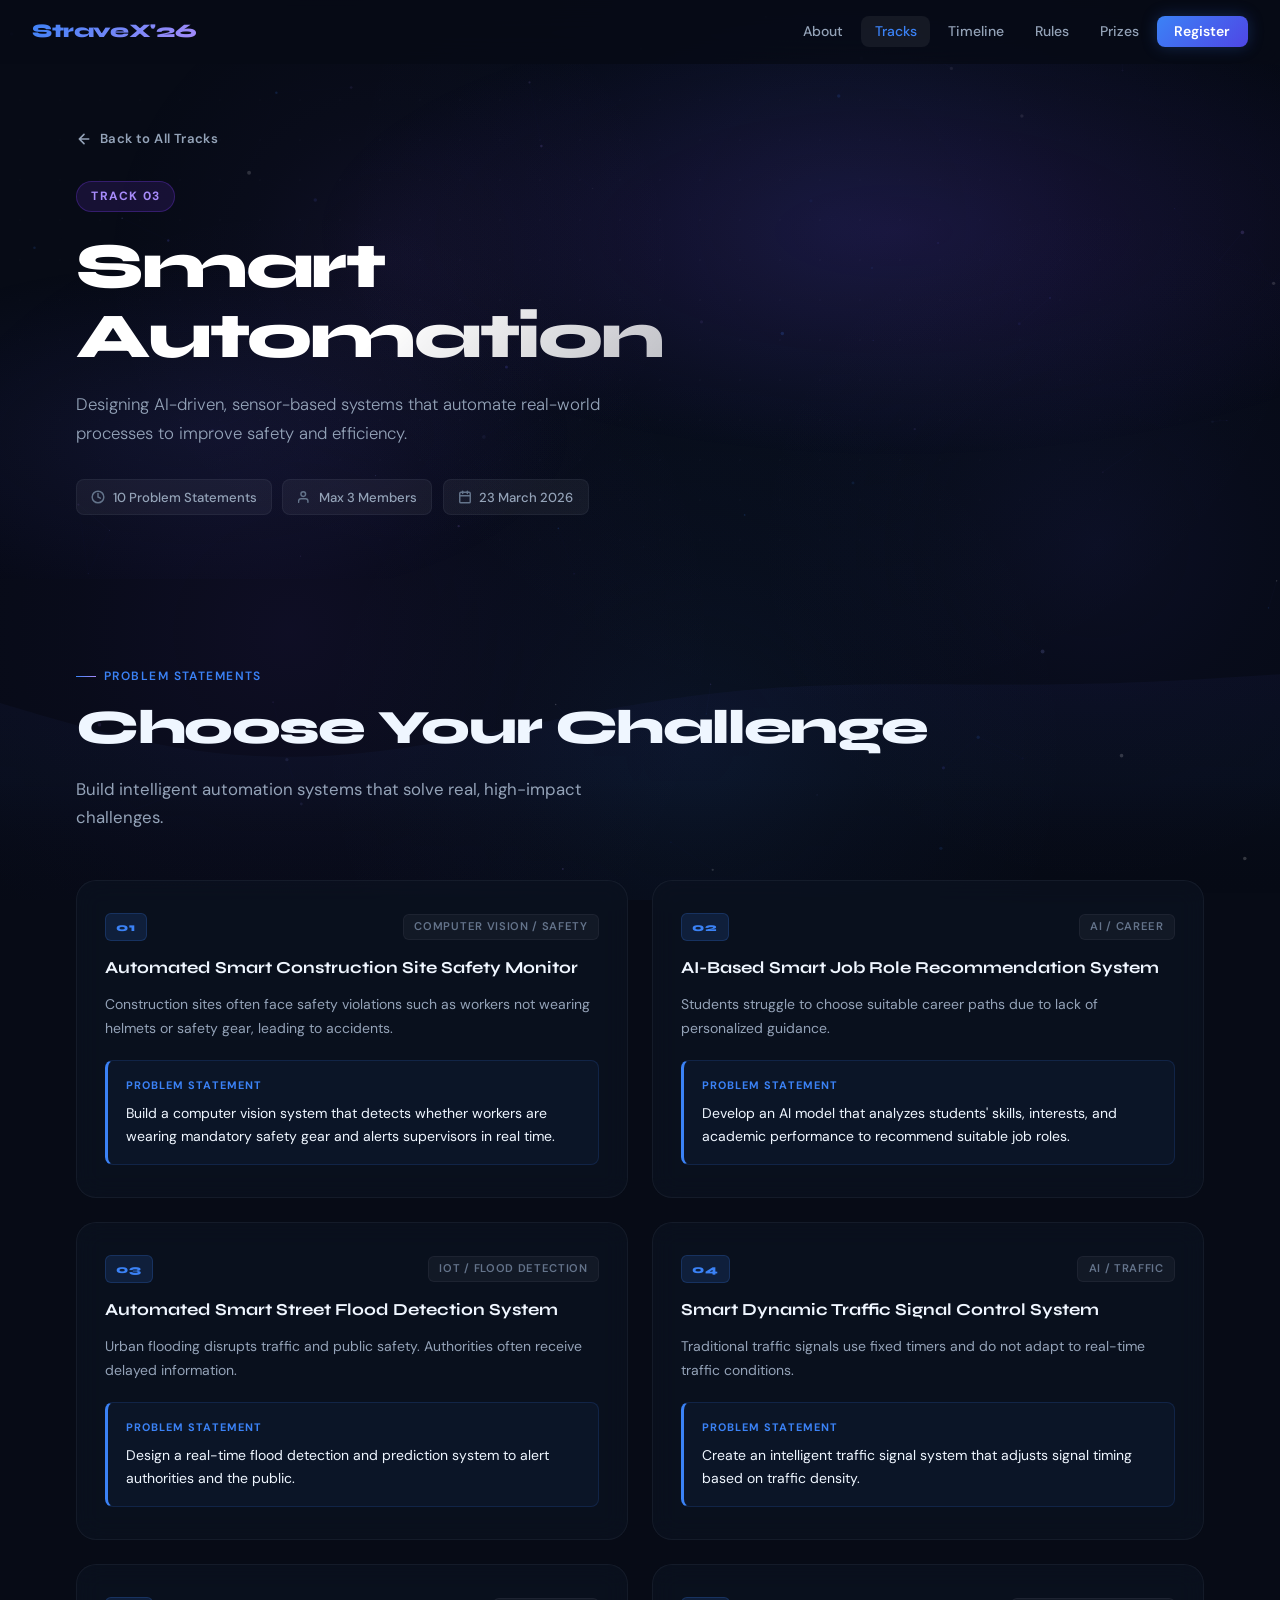
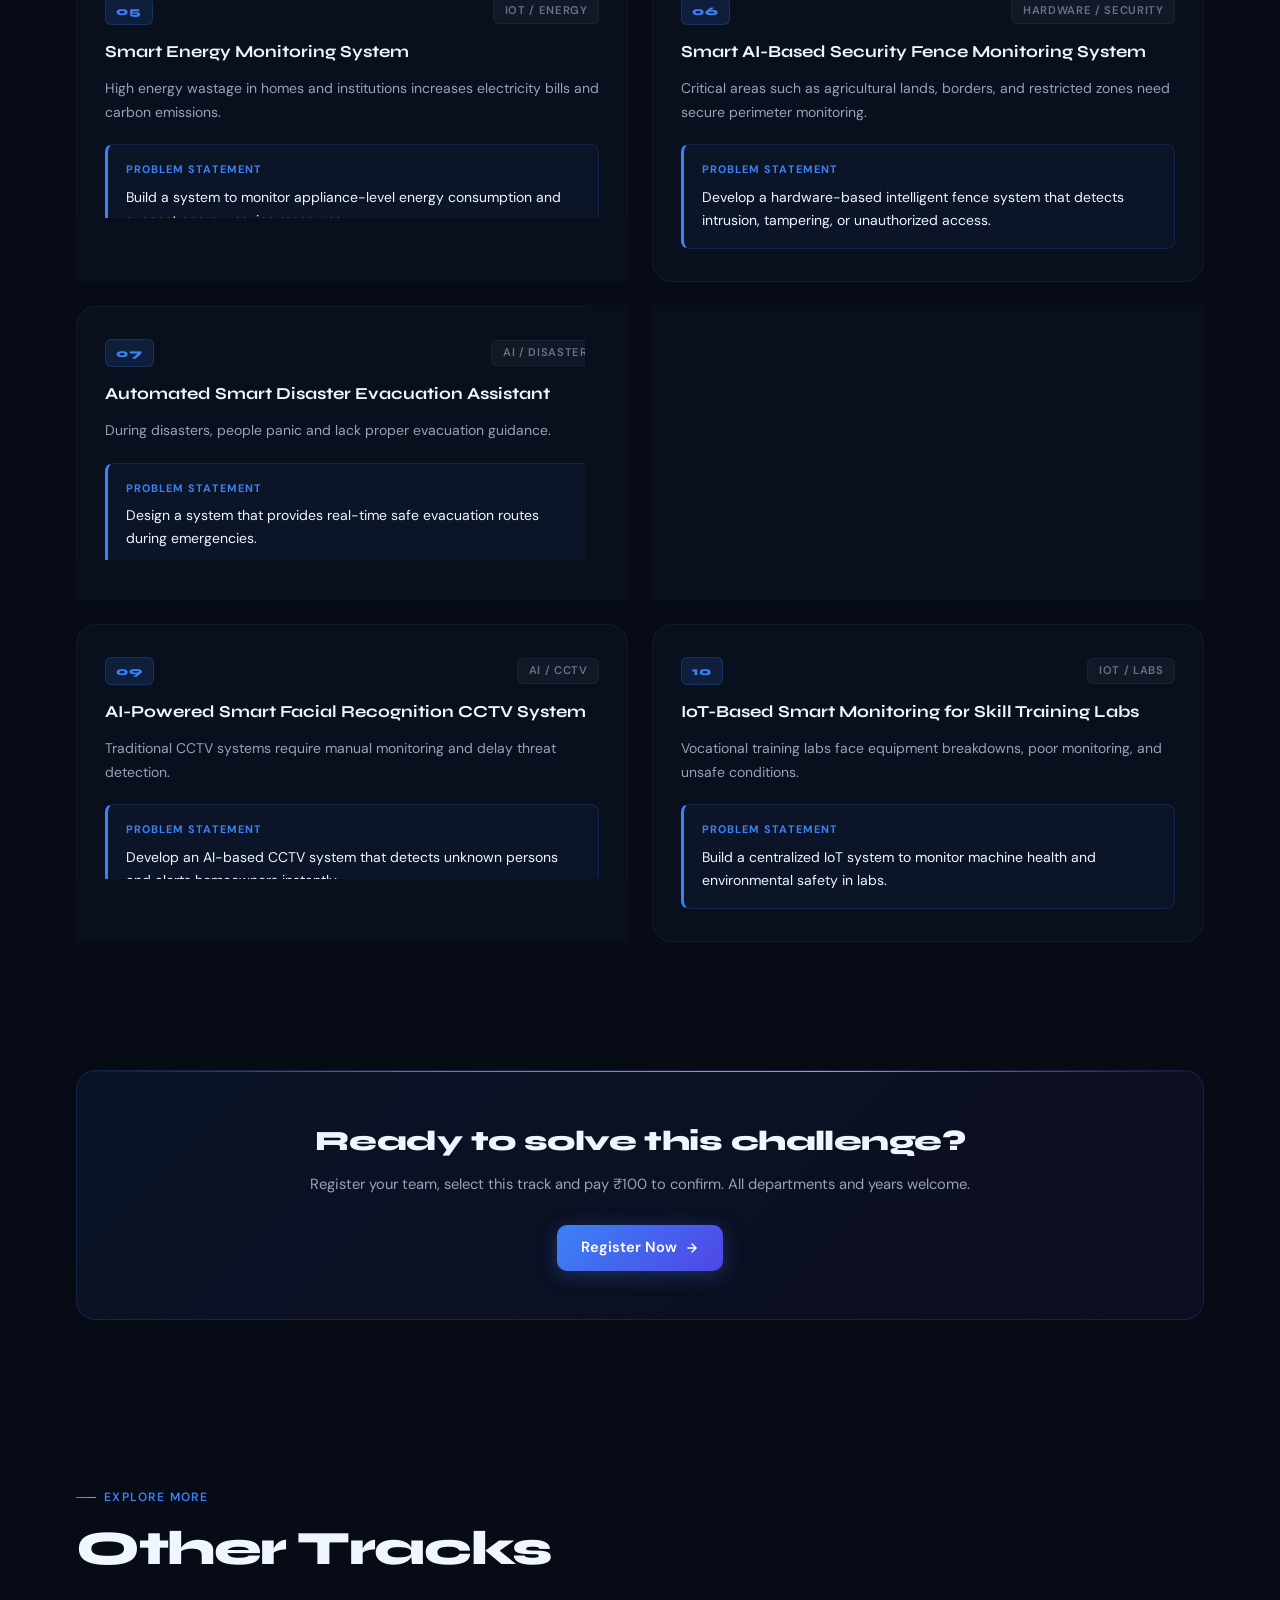
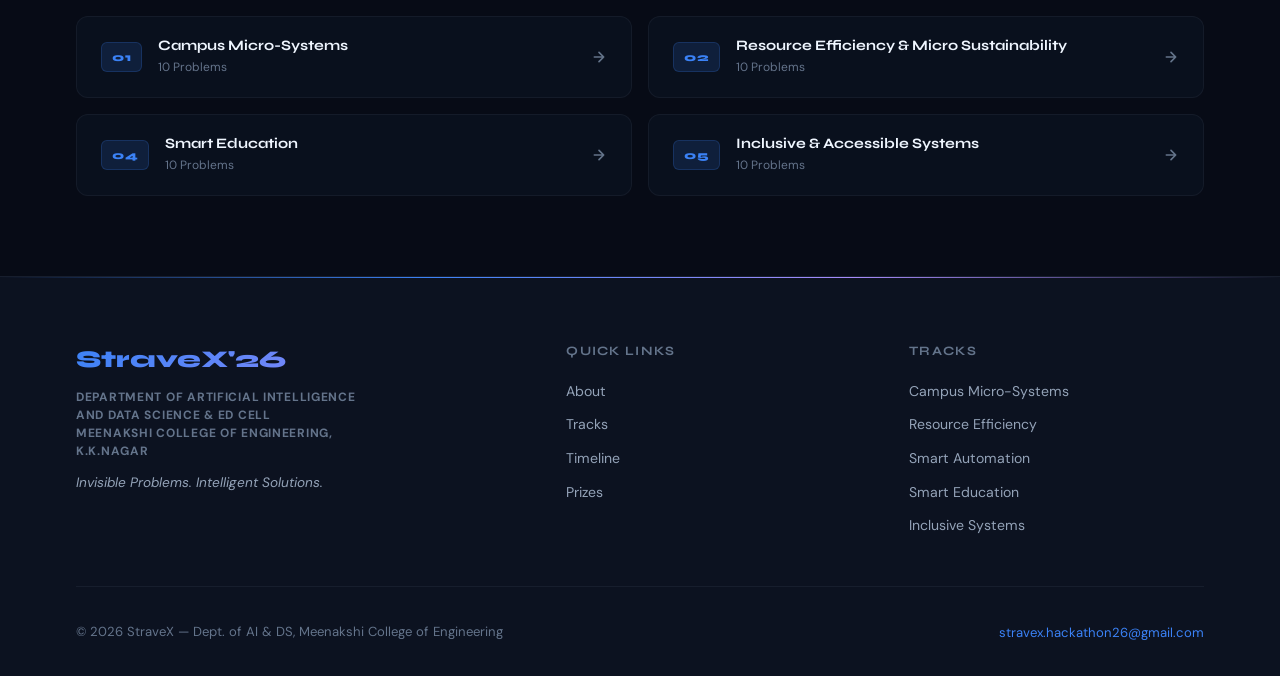
==== commit 77a0afb0: "Update automation.html" ====
--- a/automation.html
+++ b/automation.html
@@ -272,7 +272,7 @@
       </div>
       <div class="footer-bottom">
         <p>© 2026 StraveX — Dept. of AI &amp; DS, Meenakshi College of Engineering</p>
-        <div class="email"><a href="mailto:contact@stravex26.example.com">stravex.hackathon26@gmail.com</a></div>
+        <div class="email"><a href="mailto:stravex.hackathon26@gmail.com">stravex.hackathon26@gmail.com</a></div>
       </div>
     </div>
   </footer>
